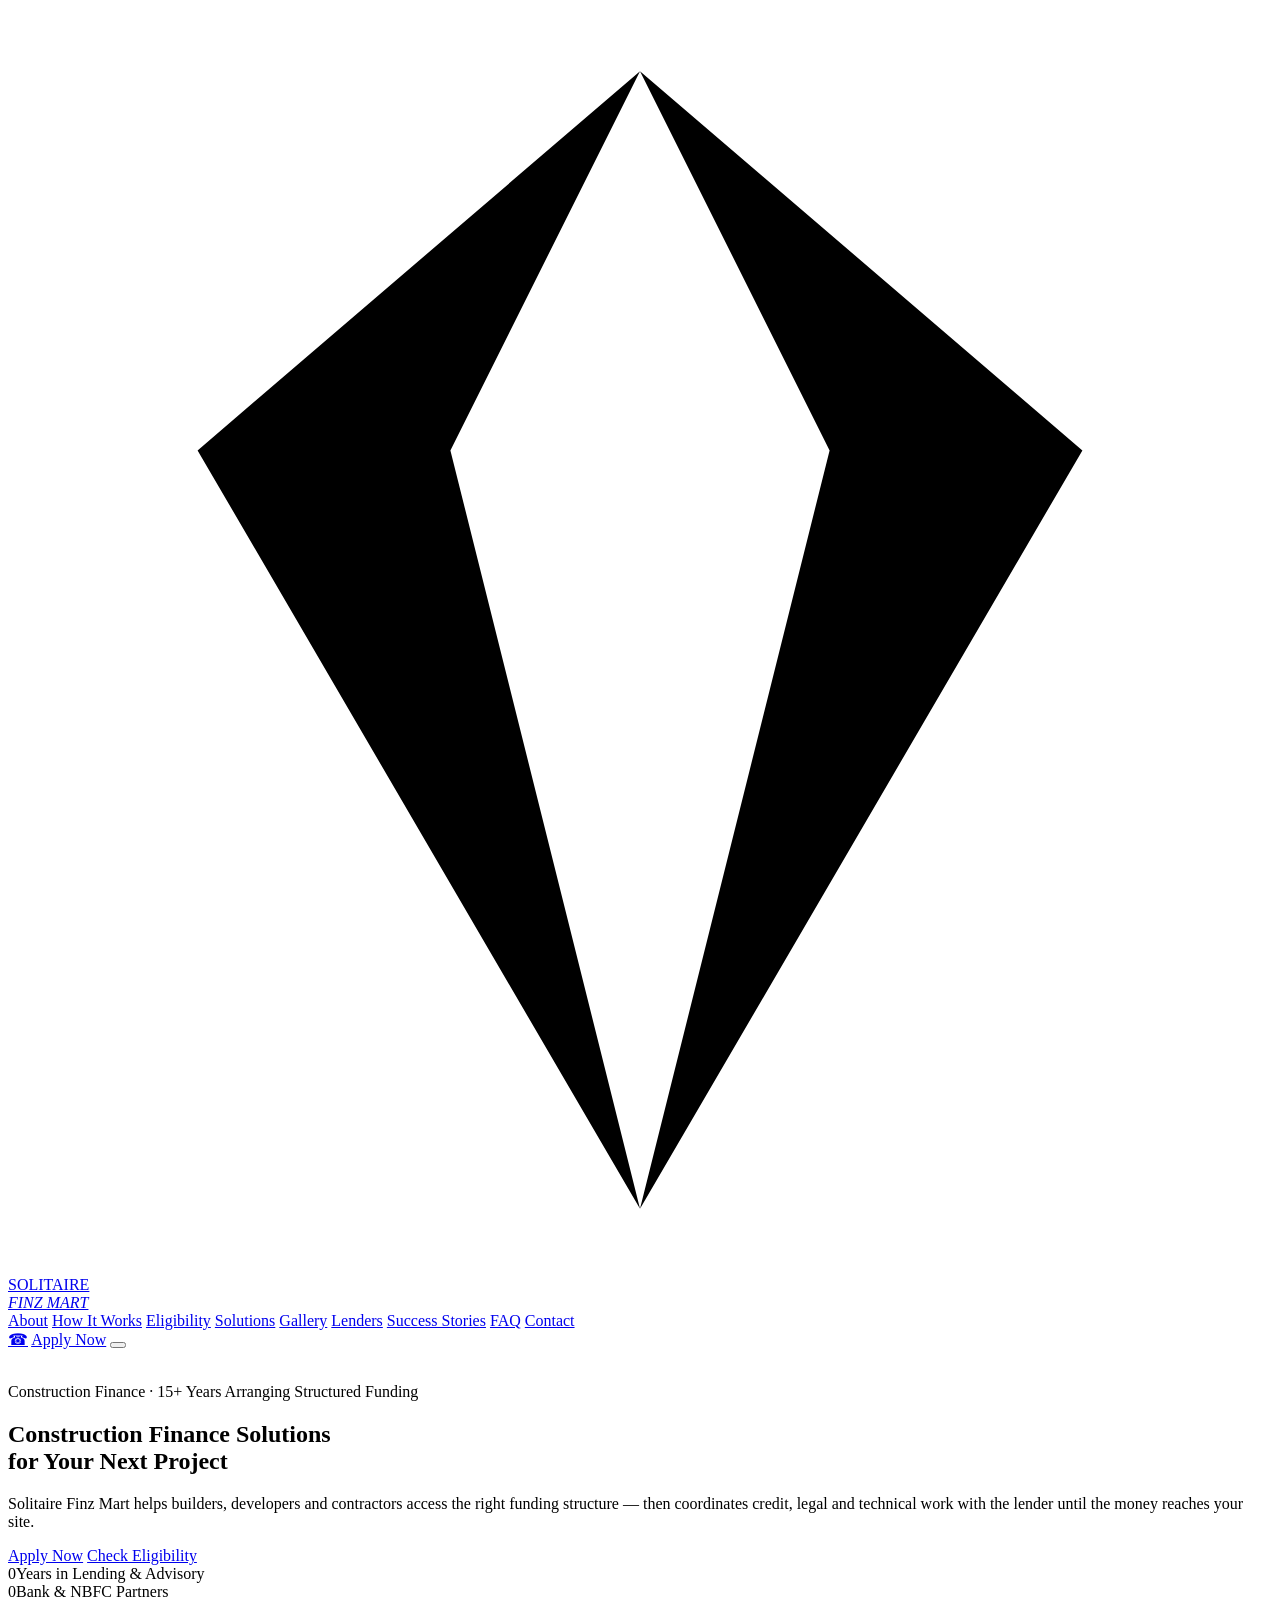
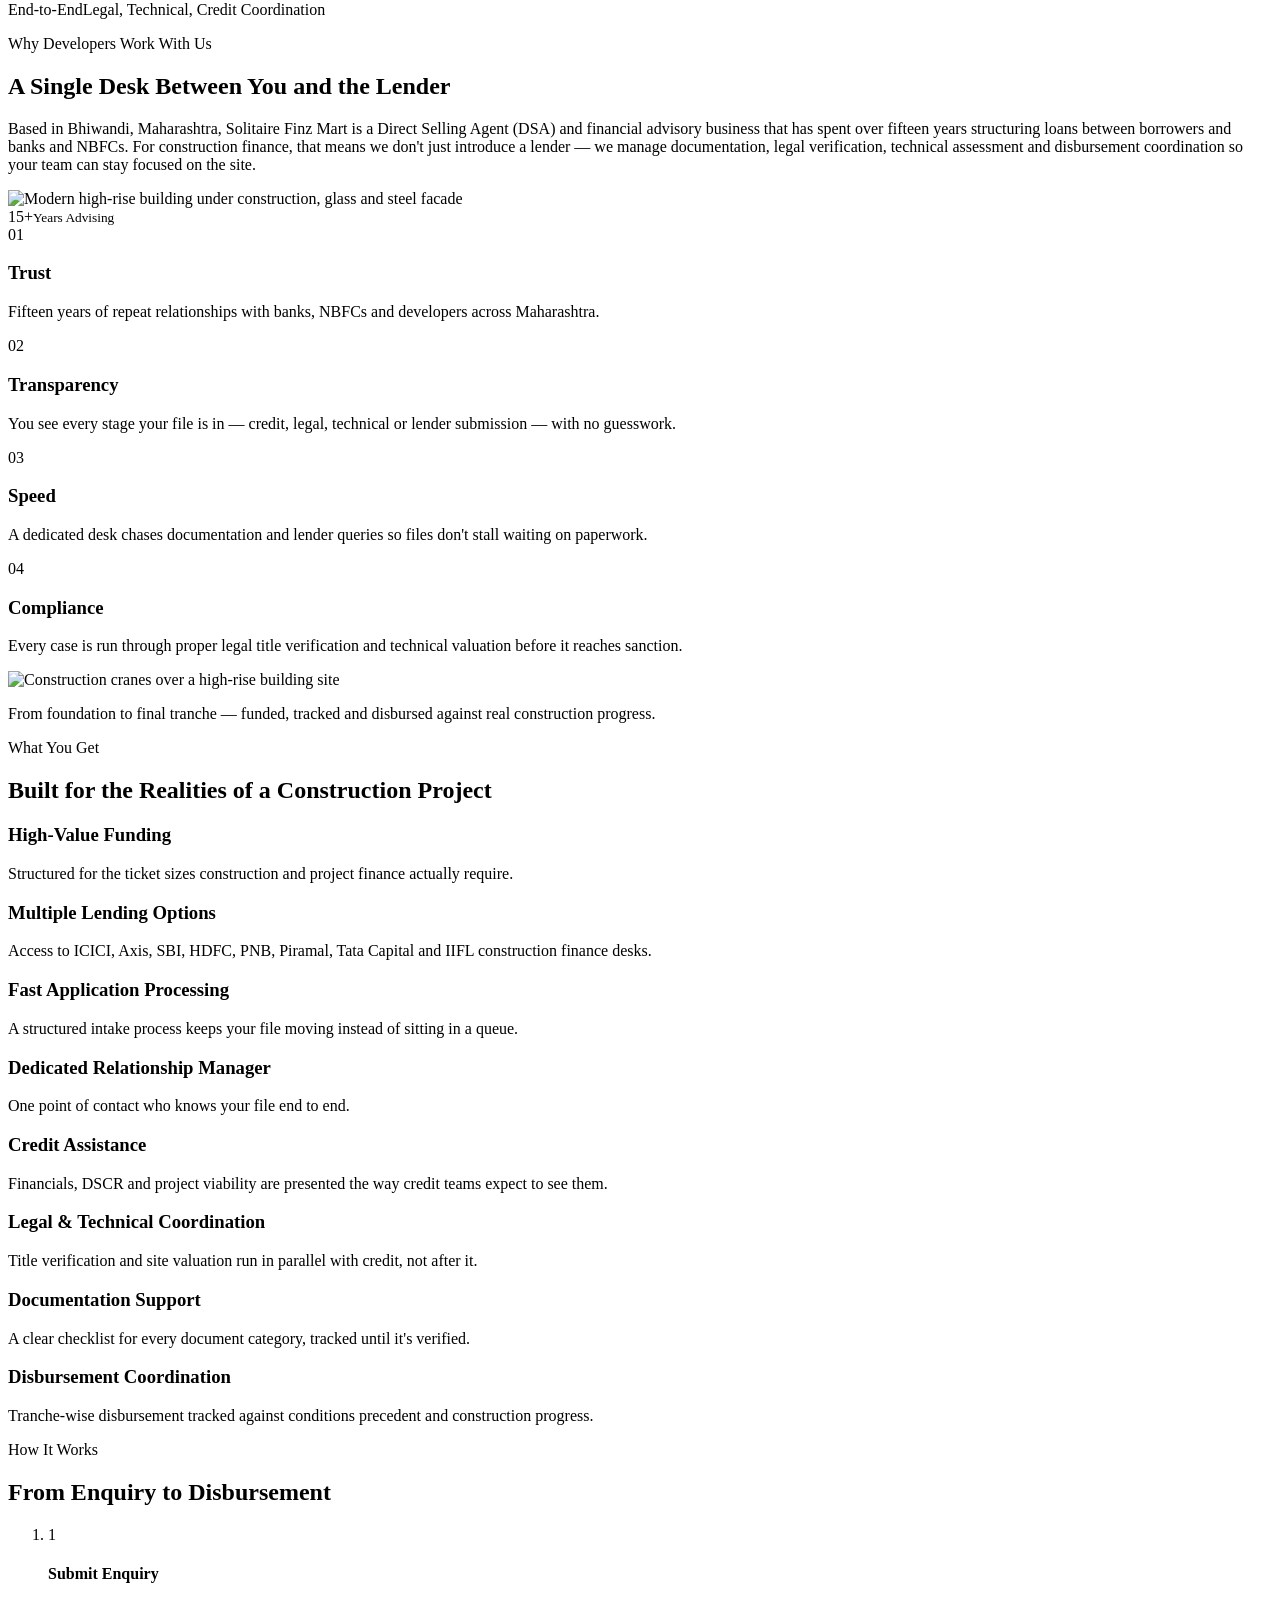
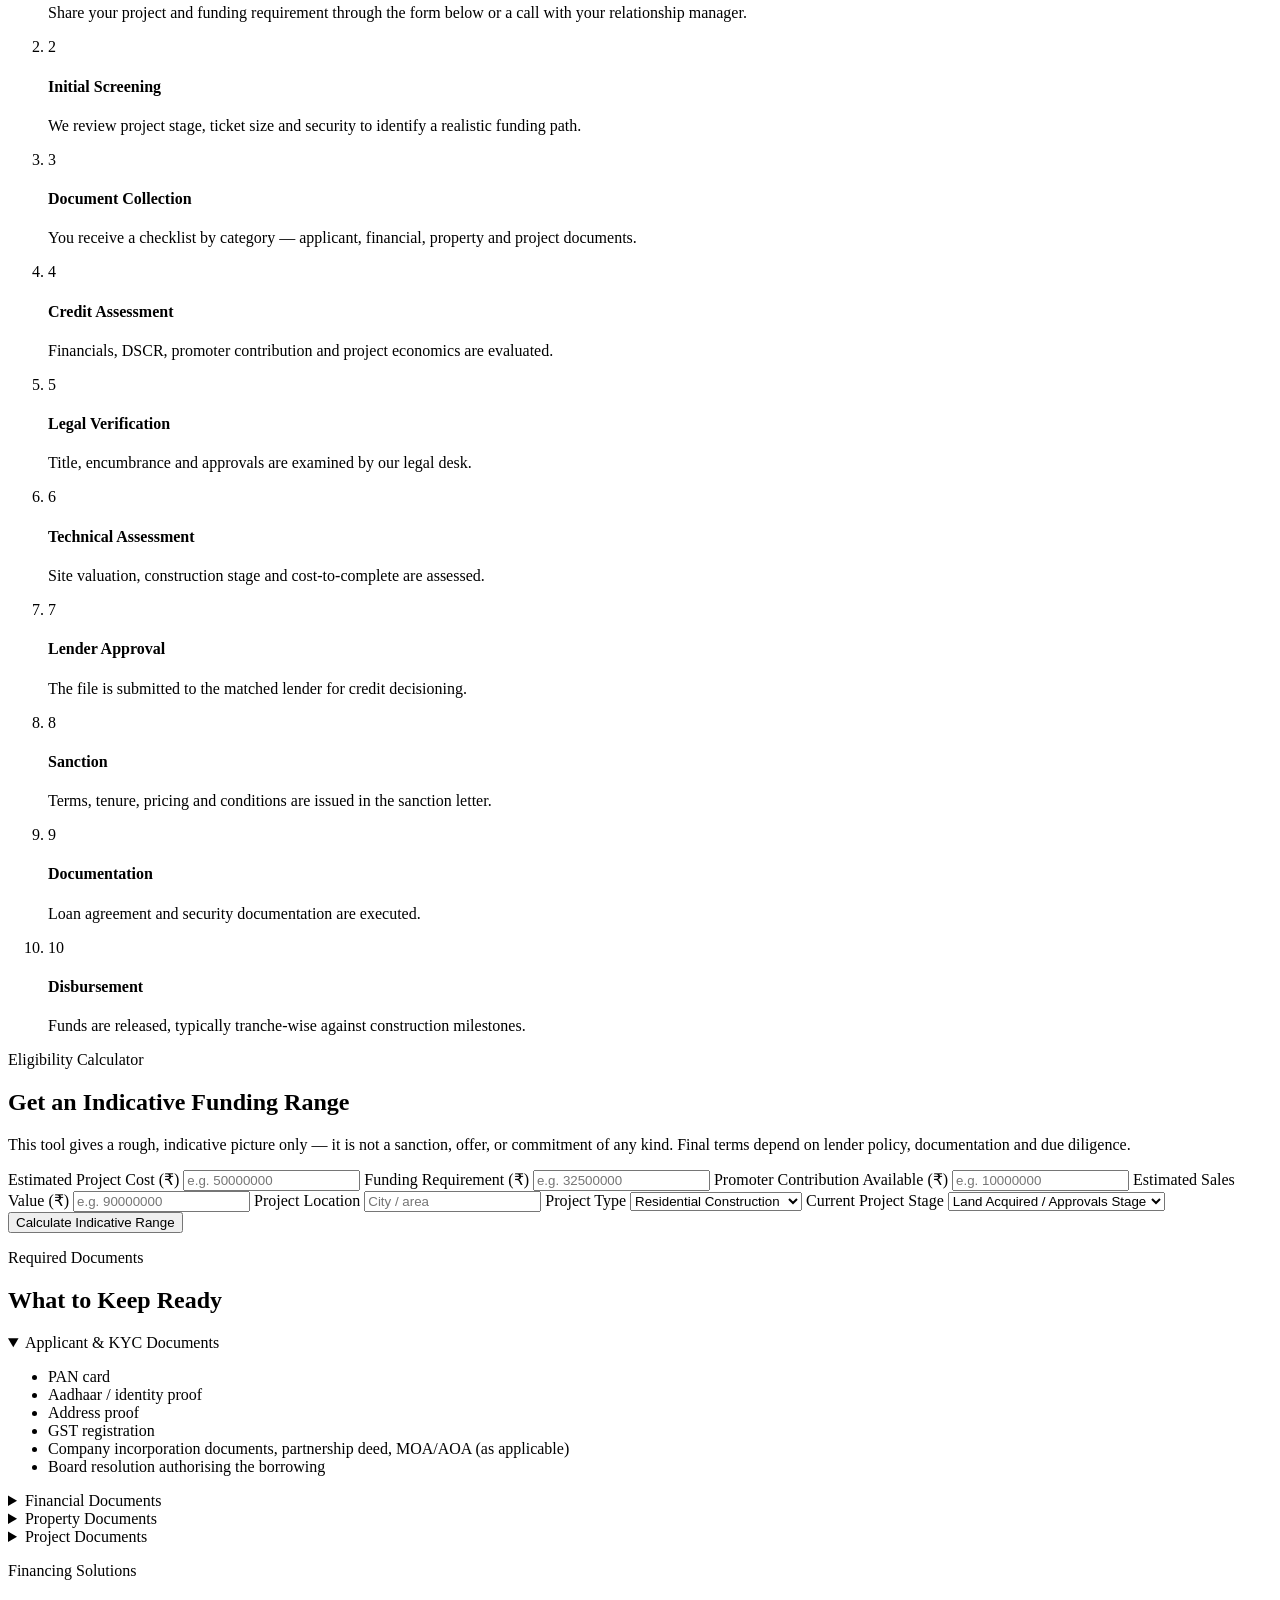
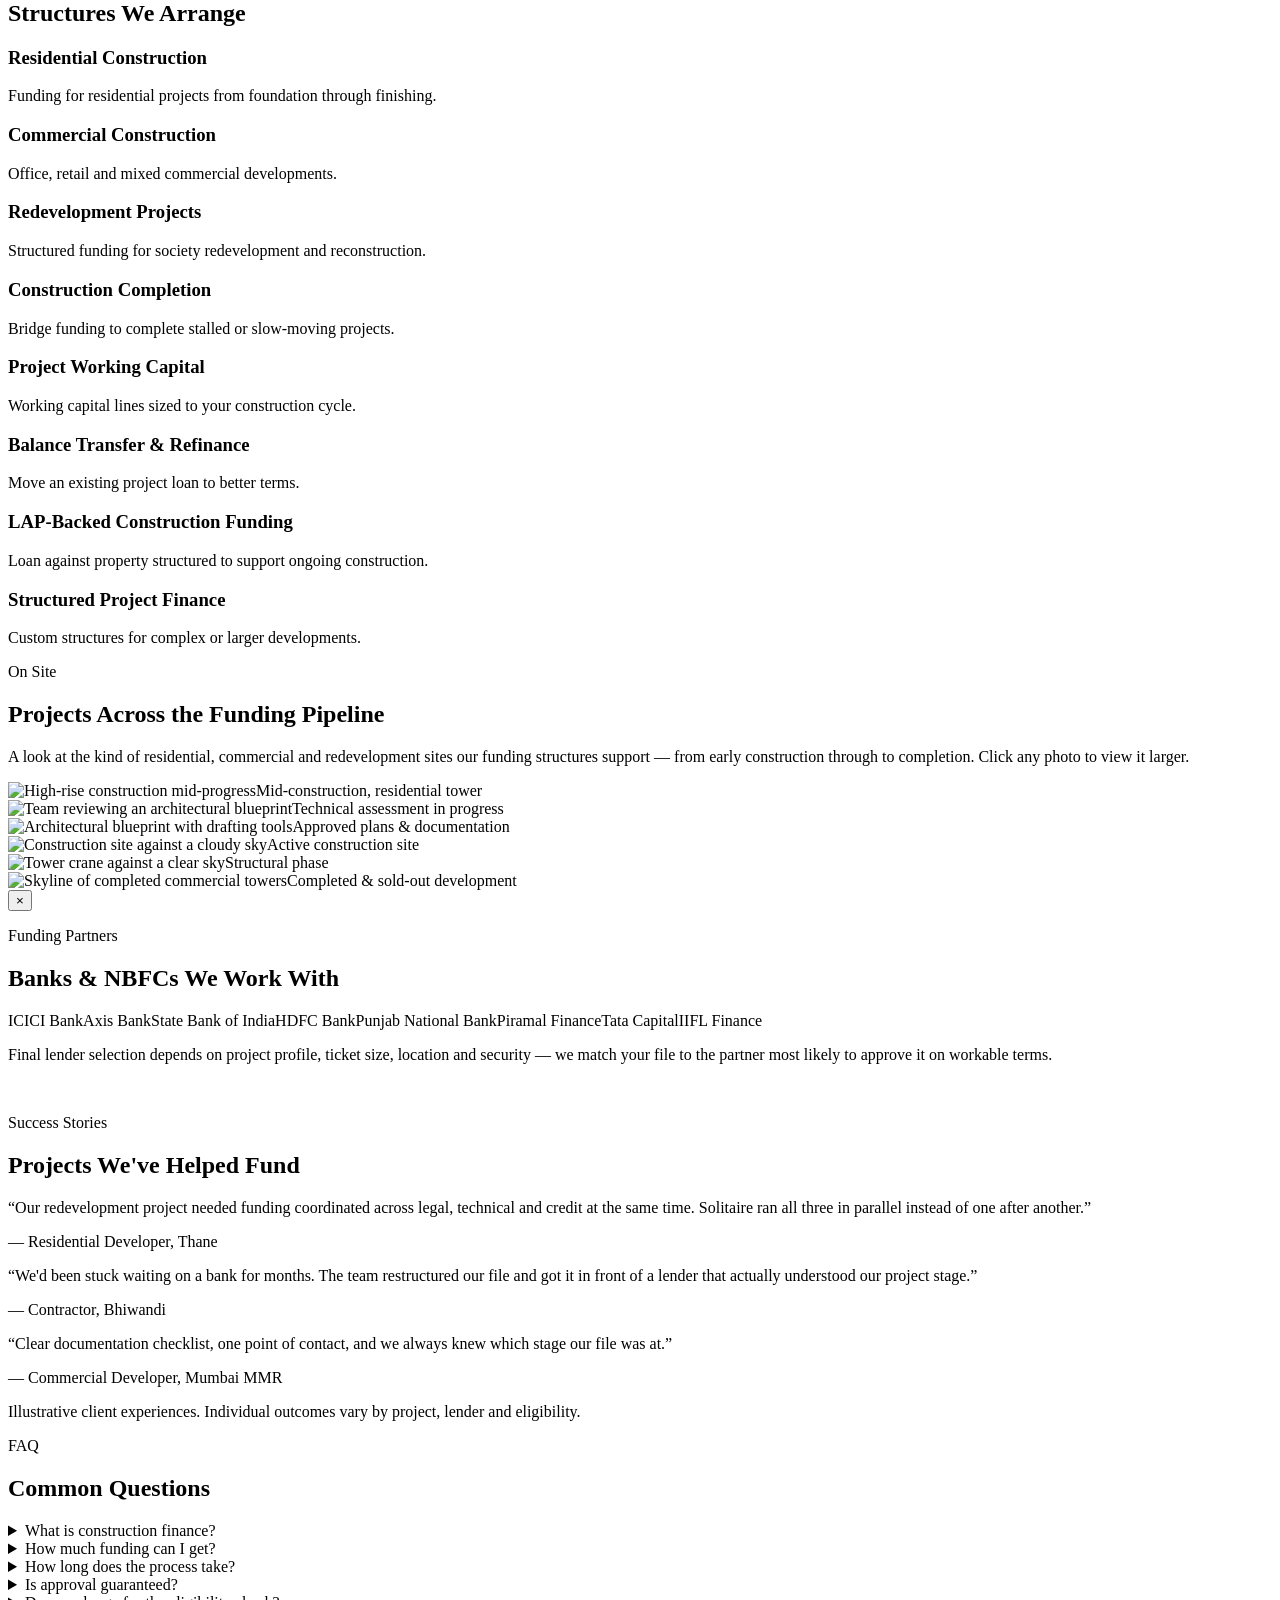
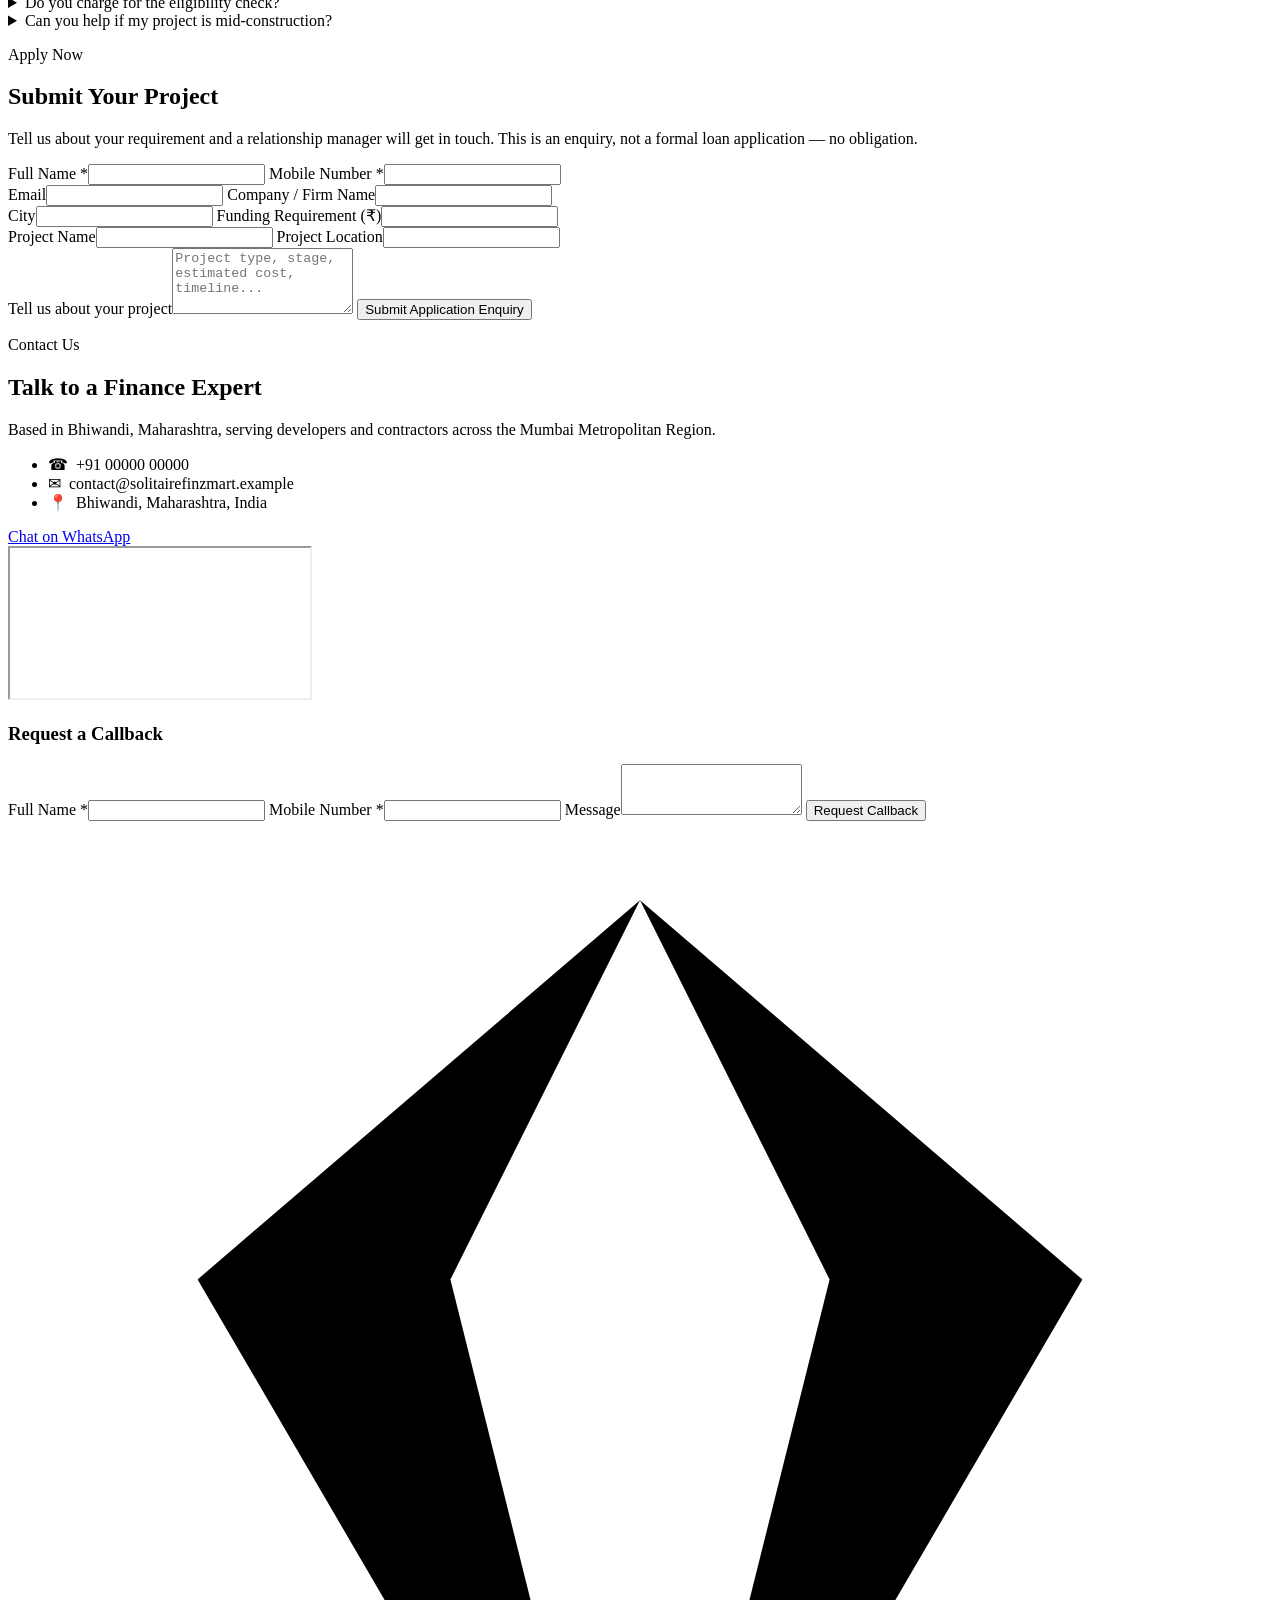
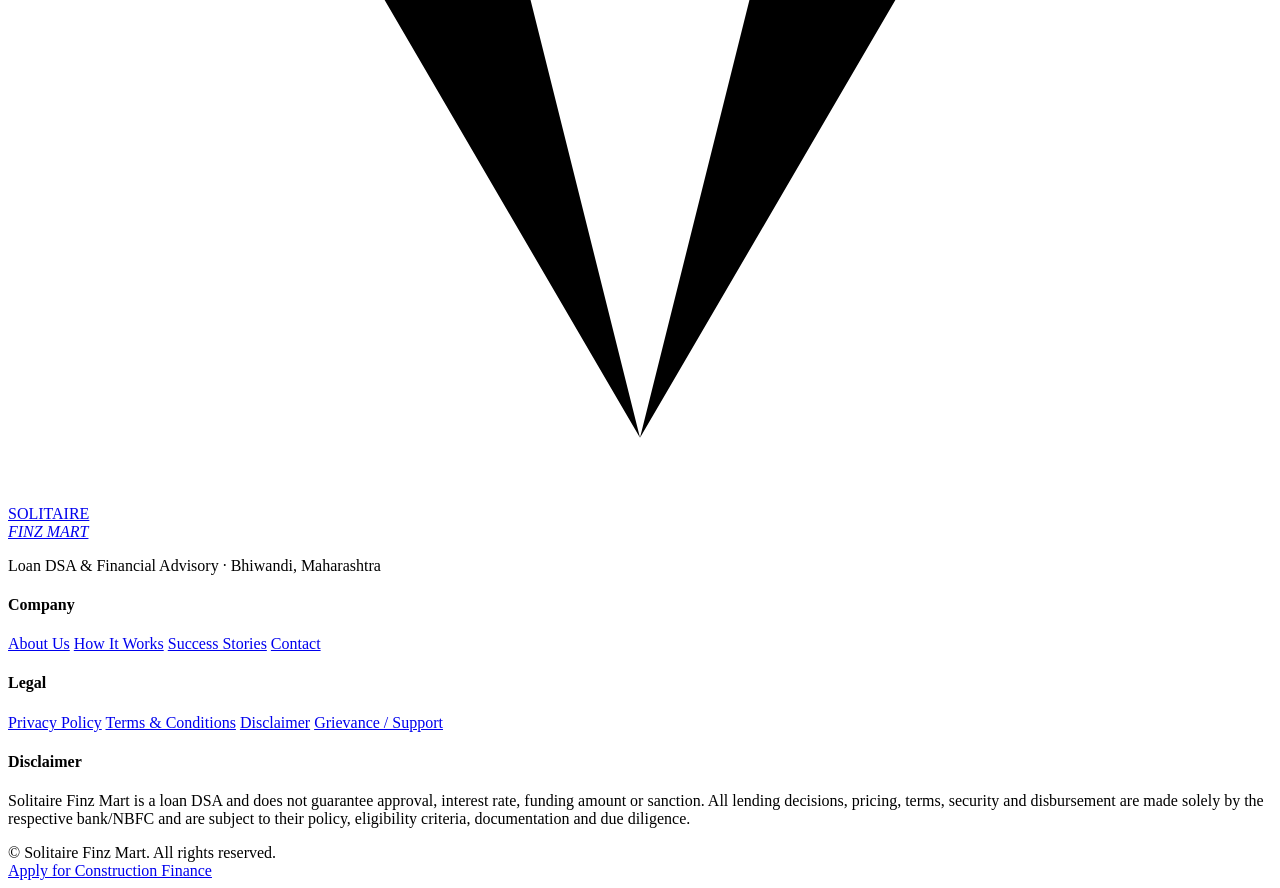
==== index.html @ 799012d9 "Add files via upload" ====
<!DOCTYPE html>
<html lang="en">
<head>
<meta charset="UTF-8">
<meta name="viewport" content="width=device-width, initial-scale=1.0">
<title>Construction Finance | Solitaire Finz Mart — Structured Funding for Builders &amp; Developers</title>
<meta name="description" content="Solitaire Finz Mart arranges construction finance for builders, developers and contractors across ICICI, Axis, SBI, HDFC, PNB, Piramal, Tata Capital and IIFL — with legal, technical and credit coordination handled end to end.">
<meta property="og:title" content="Construction Finance — Solitaire Finz Mart">
<meta property="og:description" content="Structured construction funding for builders and developers, from enquiry to disbursement.">
<meta property="og:type" content="website">
<link rel="icon" href="data:image/svg+xml,<svg xmlns=%22http://www.w3.org/2000/svg%22 viewBox=%220 0 100 100%22><text y=%22.9em%22 font-size=%2290%22>♦</text></svg>">
<link rel="preconnect" href="https://fonts.googleapis.com">
<link href="https://fonts.googleapis.com/css2?family=Cinzel:wght@500;600;700&family=Cormorant+Garamond:ital,wght@0,400;0,500;0,600;1,400&display=swap" rel="stylesheet">
<link rel="stylesheet" href="assets/style.css">
</head>
<body>

<!-- ================= NAV ================= -->
<header class="site-header" id="top">
  <div class="wrap header-inner">
    <a href="#top" class="brand">
      <svg class="brand-mark" viewBox="0 0 40 40" aria-hidden="true"><path d="M20 2 L34 14 L20 38 L6 14 Z M6 14 L34 14 M20 2 L14 14 L20 38 L26 14 L20 2" /></svg>
      <span class="brand-text">SOLITAIRE<br><em>FINZ MART</em></span>
    </a>
    <nav class="main-nav" id="mainNav">
      <a href="#about">About</a>
      <a href="#process">How It Works</a>
      <a href="#eligibility">Eligibility</a>
      <a href="#solutions">Solutions</a>
      <a href="#gallery">Gallery</a>
      <a href="#lenders">Lenders</a>
      <a href="#stories">Success Stories</a>
      <a href="#faq">FAQ</a>
      <a href="#contact">Contact</a>
    </nav>
    <div class="header-cta">
      <a href="tel:+910000000000" class="icon-link" aria-label="Call">☎</a>
      <a href="#apply" class="btn btn-gold">Apply Now</a>
      <button class="nav-toggle" id="navToggle" aria-label="Menu" aria-expanded="false"><span></span><span></span><span></span></button>
    </div>
  </div>
</header>

<!-- ================= HERO ================= -->
<section class="hero">
  <div class="hero-media" aria-hidden="true">
    <img src="https://images.pexels.com/photos/32132512/pexels-photo-32132512/free-photo-of-industrial-construction-site-at-sunset.jpeg?auto=compress&cs=tinysrgb&w=1920"
         alt="" loading="eager">
  </div>
  <div class="hero-facets" aria-hidden="true"></div>
  <div class="wrap hero-inner">
    <p class="eyebrow">Construction Finance · 15+ Years Arranging Structured Funding</p>
    <h1>Construction Finance Solutions<br>for Your Next Project</h1>
    <p class="hero-sub">Solitaire Finz Mart helps builders, developers and contractors access the right funding structure — then coordinates credit, legal and technical work with the lender until the money reaches your site.</p>
    <div class="hero-actions">
      <a href="#apply" class="btn btn-gold btn-lg">Apply Now</a>
      <a href="#eligibility" class="btn btn-ghost btn-lg">Check Eligibility</a>
    </div>
    <div class="hero-stats">
      <div><span data-counter="15" data-suffix="+">0</span>Years in Lending &amp; Advisory</div>
      <div><span data-counter="8">0</span>Bank &amp; NBFC Partners</div>
      <div><span>End-to-End</span>Legal, Technical, Credit Coordination</div>
    </div>
  </div>
</section>

<!-- ================= ABOUT / TRUST ================= -->
<section class="section" id="about">
  <div class="wrap">
    <div class="about-split">
      <div class="about-copy reveal">
        <p class="eyebrow">Why Developers Work With Us</p>
        <h2>A Single Desk Between You and the Lender</h2>
        <p class="section-lede">Based in Bhiwandi, Maharashtra, Solitaire Finz Mart is a Direct Selling Agent (DSA) and financial advisory business that has spent over fifteen years structuring loans between borrowers and banks and NBFCs. For construction finance, that means we don't just introduce a lender — we manage documentation, legal verification, technical assessment and disbursement coordination so your team can stay focused on the site.</p>
      </div>
      <div class="about-photo reveal">
        <div class="frame">
          <img src="https://images.pexels.com/photos/12979532/pexels-photo-12979532.jpeg?auto=compress&cs=tinysrgb&w=1000"
               alt="Modern high-rise building under construction, glass and steel facade" loading="lazy">
        </div>
        <div class="about-badge"><span>15+</span><small>Years Advising</small></div>
      </div>
    </div>
    <div class="pillar-grid reveal-group">
      <div class="pillar reveal-item" style="--i:0"><span class="pillar-num">01</span><h3>Trust</h3><p>Fifteen years of repeat relationships with banks, NBFCs and developers across Maharashtra.</p></div>
      <div class="pillar reveal-item" style="--i:1"><span class="pillar-num">02</span><h3>Transparency</h3><p>You see every stage your file is in — credit, legal, technical or lender submission — with no guesswork.</p></div>
      <div class="pillar reveal-item" style="--i:2"><span class="pillar-num">03</span><h3>Speed</h3><p>A dedicated desk chases documentation and lender queries so files don't stall waiting on paperwork.</p></div>
      <div class="pillar reveal-item" style="--i:3"><span class="pillar-num">04</span><h3>Compliance</h3><p>Every case is run through proper legal title verification and technical valuation before it reaches sanction.</p></div>
    </div>
  </div>
</section>

<!-- ================= PHOTO BAND ================= -->
<div class="photo-band reveal">
  <img src="https://images.pexels.com/photos/17393371/pexels-photo-17393371/free-photo-of-construction-cranes-over-building.jpeg?auto=compress&cs=tinysrgb&w=1600"
       alt="Construction cranes over a high-rise building site" loading="lazy">
  <div class="photo-band-caption"><p>From foundation to final tranche — funded, tracked and disbursed against real construction progress.</p></div>
</div>

<!-- ================= BENEFITS ================= -->
<section class="section alt">
  <div class="wrap">
    <p class="eyebrow center">What You Get</p>
    <h2 class="center">Built for the Realities of a Construction Project</h2>
    <div class="benefit-grid reveal-group">
      <div class="benefit-card reveal-item" style="--i:0"><h3>High-Value Funding</h3><p>Structured for the ticket sizes construction and project finance actually require.</p></div>
      <div class="benefit-card reveal-item" style="--i:1"><h3>Multiple Lending Options</h3><p>Access to ICICI, Axis, SBI, HDFC, PNB, Piramal, Tata Capital and IIFL construction finance desks.</p></div>
      <div class="benefit-card reveal-item" style="--i:2"><h3>Fast Application Processing</h3><p>A structured intake process keeps your file moving instead of sitting in a queue.</p></div>
      <div class="benefit-card reveal-item" style="--i:3"><h3>Dedicated Relationship Manager</h3><p>One point of contact who knows your file end to end.</p></div>
      <div class="benefit-card reveal-item" style="--i:4"><h3>Credit Assistance</h3><p>Financials, DSCR and project viability are presented the way credit teams expect to see them.</p></div>
      <div class="benefit-card reveal-item" style="--i:5"><h3>Legal &amp; Technical Coordination</h3><p>Title verification and site valuation run in parallel with credit, not after it.</p></div>
      <div class="benefit-card reveal-item" style="--i:6"><h3>Documentation Support</h3><p>A clear checklist for every document category, tracked until it's verified.</p></div>
      <div class="benefit-card reveal-item" style="--i:7"><h3>Disbursement Coordination</h3><p>Tranche-wise disbursement tracked against conditions precedent and construction progress.</p></div>
    </div>
  </div>
</section>

<!-- ================= PROCESS ================= -->
<section class="section" id="process">
  <div class="wrap reveal">
    <p class="eyebrow center">How It Works</p>
    <h2 class="center">From Enquiry to Disbursement</h2>
    <ol class="process-list">
      <li><span>1</span><div><h4>Submit Enquiry</h4><p>Share your project and funding requirement through the form below or a call with your relationship manager.</p></div></li>
      <li><span>2</span><div><h4>Initial Screening</h4><p>We review project stage, ticket size and security to identify a realistic funding path.</p></div></li>
      <li><span>3</span><div><h4>Document Collection</h4><p>You receive a checklist by category — applicant, financial, property and project documents.</p></div></li>
      <li><span>4</span><div><h4>Credit Assessment</h4><p>Financials, DSCR, promoter contribution and project economics are evaluated.</p></div></li>
      <li><span>5</span><div><h4>Legal Verification</h4><p>Title, encumbrance and approvals are examined by our legal desk.</p></div></li>
      <li><span>6</span><div><h4>Technical Assessment</h4><p>Site valuation, construction stage and cost-to-complete are assessed.</p></div></li>
      <li><span>7</span><div><h4>Lender Approval</h4><p>The file is submitted to the matched lender for credit decisioning.</p></div></li>
      <li><span>8</span><div><h4>Sanction</h4><p>Terms, tenure, pricing and conditions are issued in the sanction letter.</p></div></li>
      <li><span>9</span><div><h4>Documentation</h4><p>Loan agreement and security documentation are executed.</p></div></li>
      <li><span>10</span><div><h4>Disbursement</h4><p>Funds are released, typically tranche-wise against construction milestones.</p></div></li>
    </ol>
  </div>
</section>

<!-- ================= ELIGIBILITY CALCULATOR ================= -->
<section class="section alt" id="eligibility">
  <div class="wrap reveal">
    <p class="eyebrow center">Eligibility Calculator</p>
    <h2 class="center">Get an Indicative Funding Range</h2>
    <p class="section-lede center">This tool gives a rough, indicative picture only — it is not a sanction, offer, or commitment of any kind. Final terms depend on lender policy, documentation and due diligence.</p>

    <div class="calc-card">
      <form id="eligibilityForm" class="calc-grid">
        <label>Estimated Project Cost (₹)
          <input type="number" name="projectCost" min="0" step="100000" required placeholder="e.g. 50000000">
        </label>
        <label>Funding Requirement (₹)
          <input type="number" name="fundingRequirement" min="0" step="100000" required placeholder="e.g. 32500000">
        </label>
        <label>Promoter Contribution Available (₹)
          <input type="number" name="promoterContribution" min="0" step="100000" placeholder="e.g. 10000000">
        </label>
        <label>Estimated Sales Value (₹)
          <input type="number" name="salesValue" min="0" step="100000" placeholder="e.g. 90000000">
        </label>
        <label>Project Location
          <input type="text" name="location" placeholder="City / area">
        </label>
        <label>Project Type
          <select name="projectType">
            <option value="Residential">Residential Construction</option>
            <option value="Commercial">Commercial Construction</option>
            <option value="Mixed-use">Mixed-Use Project</option>
            <option value="Redevelopment">Redevelopment Project</option>
            <option value="Completion">Construction Completion</option>
          </select>
        </label>
        <label>Current Project Stage
          <select name="stage">
            <option value="Land / Approvals">Land Acquired / Approvals Stage</option>
            <option value="Early Construction">Early Construction (0–30%)</option>
            <option value="Mid Construction">Mid Construction (30–70%)</option>
            <option value="Near Completion">Near Completion (70%+)</option>
          </select>
        </label>
        <button type="submit" class="btn btn-gold calc-submit">Calculate Indicative Range</button>
      </form>

      <div class="calc-result" id="calcResult" hidden>
        <div class="calc-result-grid">
          <div><span class="result-label">Indicative Funding Range</span><span class="result-value" id="resFundingRange">—</span></div>
          <div><span class="result-label">Indicative LTV</span><span class="result-value" id="resLtv">—</span></div>
          <div><span class="result-label">Estimated Promoter Contribution</span><span class="result-value" id="resPromoter">—</span></div>
        </div>
        <p class="result-note" id="resNextStep"></p>
        <p class="result-disclaimer">Indicative only — not a sanction, offer or commitment. Actual eligibility, pricing and security requirements are subject to lender policy and due diligence.</p>
        <button class="btn btn-ghost" id="calcApplyBtn" type="button">Talk to a Finance Expert About This →</button>
      </div>
    </div>
  </div>
</section>

<!-- ================= REQUIRED DOCUMENTS ================= -->
<section class="section" id="documents">
  <div class="wrap reveal">
    <p class="eyebrow center">Required Documents</p>
    <h2 class="center">What to Keep Ready</h2>
    <div class="doc-accordion" id="docAccordion">
      <details open>
        <summary>Applicant &amp; KYC Documents</summary>
        <ul><li>PAN card</li><li>Aadhaar / identity proof</li><li>Address proof</li><li>GST registration</li><li>Company incorporation documents, partnership deed, MOA/AOA (as applicable)</li><li>Board resolution authorising the borrowing</li></ul>
      </details>
      <details>
        <summary>Financial Documents</summary>
        <ul><li>Income Tax Returns (last 3 years)</li><li>Audited balance sheet &amp; P&amp;L</li><li>Bank statements (last 12 months)</li><li>GST returns</li><li>Existing loan statements</li><li>CMA data / financial projections</li></ul>
      </details>
      <details>
        <summary>Property Documents</summary>
        <ul><li>Title deed / sale deed</li><li>Property card / 7-12 extract</li><li>Mutation records</li><li>Search &amp; encumbrance report</li></ul>
      </details>
      <details>
        <summary>Project Documents</summary>
        <ul><li>Approved building plans</li><li>Commencement certificate</li><li>RERA registration</li><li>Architect's cost certificate</li><li>Construction schedule &amp; sales report</li></ul>
      </details>
    </div>
  </div>
</section>

<!-- ================= FINANCING SOLUTIONS ================= -->
<section class="section alt" id="solutions">
  <div class="wrap">
    <p class="eyebrow center">Financing Solutions</p>
    <h2 class="center">Structures We Arrange</h2>
    <div class="solutions-grid reveal-group">
      <div class="solution-card reveal-item" style="--i:0"><h3>Residential Construction</h3><p>Funding for residential projects from foundation through finishing.</p></div>
      <div class="solution-card reveal-item" style="--i:1"><h3>Commercial Construction</h3><p>Office, retail and mixed commercial developments.</p></div>
      <div class="solution-card reveal-item" style="--i:2"><h3>Redevelopment Projects</h3><p>Structured funding for society redevelopment and reconstruction.</p></div>
      <div class="solution-card reveal-item" style="--i:3"><h3>Construction Completion</h3><p>Bridge funding to complete stalled or slow-moving projects.</p></div>
      <div class="solution-card reveal-item" style="--i:4"><h3>Project Working Capital</h3><p>Working capital lines sized to your construction cycle.</p></div>
      <div class="solution-card reveal-item" style="--i:5"><h3>Balance Transfer &amp; Refinance</h3><p>Move an existing project loan to better terms.</p></div>
      <div class="solution-card reveal-item" style="--i:6"><h3>LAP-Backed Construction Funding</h3><p>Loan against property structured to support ongoing construction.</p></div>
      <div class="solution-card reveal-item" style="--i:7"><h3>Structured Project Finance</h3><p>Custom structures for complex or larger developments.</p></div>
    </div>
  </div>
</section>

<!-- ================= GALLERY ================= -->
<section class="section" id="gallery">
  <div class="wrap reveal">
    <p class="eyebrow center">On Site</p>
    <h2 class="center">Projects Across the Funding Pipeline</h2>
    <p class="section-lede center">A look at the kind of residential, commercial and redevelopment sites our funding structures support — from early construction through to completion. Click any photo to view it larger.</p>
    <div class="gallery-grid" id="galleryGrid">
      <div class="gallery-item"><img src="https://images.pexels.com/photos/33762932/pexels-photo-33762932/free-photo-of-modern-building-construction-in-bratislava.jpeg?auto=compress&cs=tinysrgb&w=1200" alt="High-rise construction mid-progress" loading="lazy"><span class="gallery-cap">Mid-construction, residential tower</span></div>
      <div class="gallery-item"><img src="https://images.pexels.com/photos/8469981/pexels-photo-8469981.jpeg?auto=compress&cs=tinysrgb&w=900" alt="Team reviewing an architectural blueprint" loading="lazy"><span class="gallery-cap">Technical assessment in progress</span></div>
      <div class="gallery-item"><img src="https://images.pexels.com/photos/268362/pexels-photo-268362.jpeg?auto=compress&cs=tinysrgb&w=900" alt="Architectural blueprint with drafting tools" loading="lazy"><span class="gallery-cap">Approved plans &amp; documentation</span></div>
      <div class="gallery-item"><img src="https://images.pexels.com/photos/7108778/pexels-photo-7108778.jpeg?auto=compress&cs=tinysrgb&w=900" alt="Construction site against a cloudy sky" loading="lazy"><span class="gallery-cap">Active construction site</span></div>
      <div class="gallery-item"><img src="https://images.pexels.com/photos/20993117/pexels-photo-20993117/free-photo-of-photo-of-a-building-under-construction-in-a-city.jpeg?auto=compress&cs=tinysrgb&w=900" alt="Tower crane against a clear sky" loading="lazy"><span class="gallery-cap">Structural phase</span></div>
      <div class="gallery-item"><img src="https://images.pexels.com/photos/1431446/pexels-photo-1431446.jpeg?auto=compress&cs=tinysrgb&w=900" alt="Skyline of completed commercial towers" loading="lazy"><span class="gallery-cap">Completed &amp; sold-out development</span></div>
    </div>
  </div>
</section>

<div class="lightbox" id="lightbox">
  <button class="lightbox-close" id="lightboxClose" aria-label="Close">×</button>
  <img id="lightboxImg" src="" alt="">
</div>

<!-- ================= LENDERS ================= -->
<section class="section" id="lenders">
  <div class="wrap">
    <p class="eyebrow center">Funding Partners</p>
    <h2 class="center">Banks &amp; NBFCs We Work With</h2>
    <div class="lender-strip">
      <span>ICICI Bank</span><span>Axis Bank</span><span>State Bank of India</span><span>HDFC Bank</span><span>Punjab National Bank</span><span>Piramal Finance</span><span>Tata Capital</span><span>IIFL Finance</span>
    </div>
    <p class="section-lede center small">Final lender selection depends on project profile, ticket size, location and security — we match your file to the partner most likely to approve it on workable terms.</p>
  </div>
</section>

<!-- ================= SUCCESS STORIES ================= -->
<section class="section alt stories-wrap" id="stories">
  <div class="stories-bg" aria-hidden="true">
    <img src="https://images.pexels.com/photos/4824046/pexels-photo-4824046.jpeg?auto=compress&cs=tinysrgb&w=1600" alt="" loading="lazy">
  </div>
  <div class="wrap">
    <p class="eyebrow center">Success Stories</p>
    <h2 class="center">Projects We've Helped Fund</h2>
    <div class="story-grid reveal-group">
      <div class="story-card reveal-item" style="--i:0"><p>&ldquo;Our redevelopment project needed funding coordinated across legal, technical and credit at the same time. Solitaire ran all three in parallel instead of one after another.&rdquo;</p><span>— Residential Developer, Thane</span></div>
      <div class="story-card reveal-item" style="--i:1"><p>&ldquo;We'd been stuck waiting on a bank for months. The team restructured our file and got it in front of a lender that actually understood our project stage.&rdquo;</p><span>— Contractor, Bhiwandi</span></div>
      <div class="story-card reveal-item" style="--i:2"><p>&ldquo;Clear documentation checklist, one point of contact, and we always knew which stage our file was at.&rdquo;</p><span>— Commercial Developer, Mumbai MMR</span></div>
    </div>
    <p class="result-disclaimer center">Illustrative client experiences. Individual outcomes vary by project, lender and eligibility.</p>
  </div>
</section>

<!-- ================= FAQ ================= -->
<section class="section" id="faq">
  <div class="wrap wrap-narrow reveal">
    <p class="eyebrow center">FAQ</p>
    <h2 class="center">Common Questions</h2>
    <div class="faq-list">
      <details><summary>What is construction finance?</summary><p>Construction finance is funding provided to builders, developers and contractors to construct a residential, commercial or mixed-use project, typically released in tranches as construction progresses.</p></details>
      <details><summary>How much funding can I get?</summary><p>It depends on project cost, security, promoter contribution, project stage and lender policy. Use the eligibility calculator above for an indicative range, or apply for a proper assessment.</p></details>
      <details><summary>How long does the process take?</summary><p>Timelines vary by lender and case complexity, but a well-documented file moves faster through credit, legal and technical stages. Your relationship manager will give you a realistic estimate for your specific case.</p></details>
      <details><summary>Is approval guaranteed?</summary><p>No. Final approval, pricing, terms, security and disbursement are always subject to the lender's policy, eligibility criteria, documentation and due diligence.</p></details>
      <details><summary>Do you charge for the eligibility check?</summary><p>No, the initial eligibility discussion and calculator are free.</p></details>
      <details><summary>Can you help if my project is mid-construction?</summary><p>Yes — construction completion funding and balance transfer/refinance are common requests and part of our regular solution set.</p></details>
    </div>
  </div>
</section>

<!-- ================= APPLY / LEAD FORM ================= -->
<section class="section alt" id="apply">
  <div class="wrap wrap-narrow reveal">
    <p class="eyebrow center">Apply Now</p>
    <h2 class="center">Submit Your Project</h2>
    <p class="section-lede center">Tell us about your requirement and a relationship manager will get in touch. This is an enquiry, not a formal loan application — no obligation.</p>

    <form id="applyForm" class="apply-form">
      <div class="form-row">
        <label>Full Name *<input type="text" name="full_name" required></label>
        <label>Mobile Number *<input type="tel" name="mobile" required pattern="[0-9+ ]{7,15}"></label>
      </div>
      <div class="form-row">
        <label>Email<input type="email" name="email"></label>
        <label>Company / Firm Name<input type="text" name="company_name"></label>
      </div>
      <div class="form-row">
        <label>City<input type="text" name="city"></label>
        <label>Funding Requirement (₹)<input type="number" name="funding_requirement" min="0" step="100000"></label>
      </div>
      <div class="form-row">
        <label>Project Name<input type="text" name="project_name"></label>
        <label>Project Location<input type="text" name="project_location"></label>
      </div>
      <label class="full">Tell us about your project<textarea name="message" rows="4" placeholder="Project type, stage, estimated cost, timeline..."></textarea></label>
      <input type="hidden" name="enquiry_type" value="apply_now">
      <button type="submit" class="btn btn-gold btn-lg">Submit Application Enquiry</button>
      <p class="form-status" id="applyStatus" role="status"></p>
    </form>
  </div>
</section>

<!-- ================= CONTACT ================= -->
<section class="section" id="contact">
  <div class="wrap contact-grid">
    <div>
      <p class="eyebrow">Contact Us</p>
      <h2>Talk to a Finance Expert</h2>
      <p class="section-lede">Based in Bhiwandi, Maharashtra, serving developers and contractors across the Mumbai Metropolitan Region.</p>
      <ul class="contact-list">
        <li>☎ &nbsp;+91 00000 00000</li>
        <li>✉ &nbsp;contact@solitairefinzmart.example</li>
        <li>📍&nbsp; Bhiwandi, Maharashtra, India</li>
      </ul>
      <a class="btn btn-ghost" href="https://wa.me/910000000000" target="_blank" rel="noopener">Chat on WhatsApp</a>
      <div class="contact-map">
        <iframe src="https://maps.google.com/maps?q=Bhiwandi%2C%20Maharashtra&t=&z=12&ie=UTF8&iwloc=&output=embed" loading="lazy" referrerpolicy="no-referrer-when-downgrade" title="Solitaire Finz Mart location — Bhiwandi, Maharashtra"></iframe>
      </div>
    </div>
    <form id="callbackForm" class="callback-form">
      <h3>Request a Callback</h3>
      <label>Full Name *<input type="text" name="full_name" required></label>
      <label>Mobile Number *<input type="tel" name="mobile" required pattern="[0-9+ ]{7,15}"></label>
      <label>Message<textarea name="message" rows="3"></textarea></label>
      <input type="hidden" name="enquiry_type" value="callback_request">
      <button type="submit" class="btn btn-gold">Request Callback</button>
      <p class="form-status" id="callbackStatus" role="status"></p>
    </form>
  </div>
</section>

<!-- ================= FOOTER ================= -->
<footer class="site-footer">
  <div class="wrap footer-grid">
    <div>
      <a href="#top" class="brand"><svg class="brand-mark" viewBox="0 0 40 40" aria-hidden="true"><path d="M20 2 L34 14 L20 38 L6 14 Z M6 14 L34 14 M20 2 L14 14 L20 38 L26 14 L20 2" /></svg><span class="brand-text">SOLITAIRE<br><em>FINZ MART</em></span></a>
      <p class="footer-tagline">Loan DSA &amp; Financial Advisory · Bhiwandi, Maharashtra</p>
    </div>
    <div>
      <h4>Company</h4>
      <a href="#about">About Us</a>
      <a href="#process">How It Works</a>
      <a href="#stories">Success Stories</a>
      <a href="#contact">Contact</a>
    </div>
    <div>
      <h4>Legal</h4>
      <a href="privacy-policy.html">Privacy Policy</a>
      <a href="terms-and-conditions.html">Terms &amp; Conditions</a>
      <a href="disclaimer.html">Disclaimer</a>
      <a href="grievance.html">Grievance / Support</a>
    </div>
    <div>
      <h4>Disclaimer</h4>
      <p class="footer-disclaimer">Solitaire Finz Mart is a loan DSA and does not guarantee approval, interest rate, funding amount or sanction. All lending decisions, pricing, terms, security and disbursement are made solely by the respective bank/NBFC and are subject to their policy, eligibility criteria, documentation and due diligence.</p>
    </div>
  </div>
  <div class="wrap footer-bottom">
    <span>© <span id="year"></span> Solitaire Finz Mart. All rights reserved.</span>
  </div>
</footer>

<a href="#apply" class="sticky-cta">Apply for Construction Finance</a>

<script src="assets/app.js"></script>
</body>
</html>
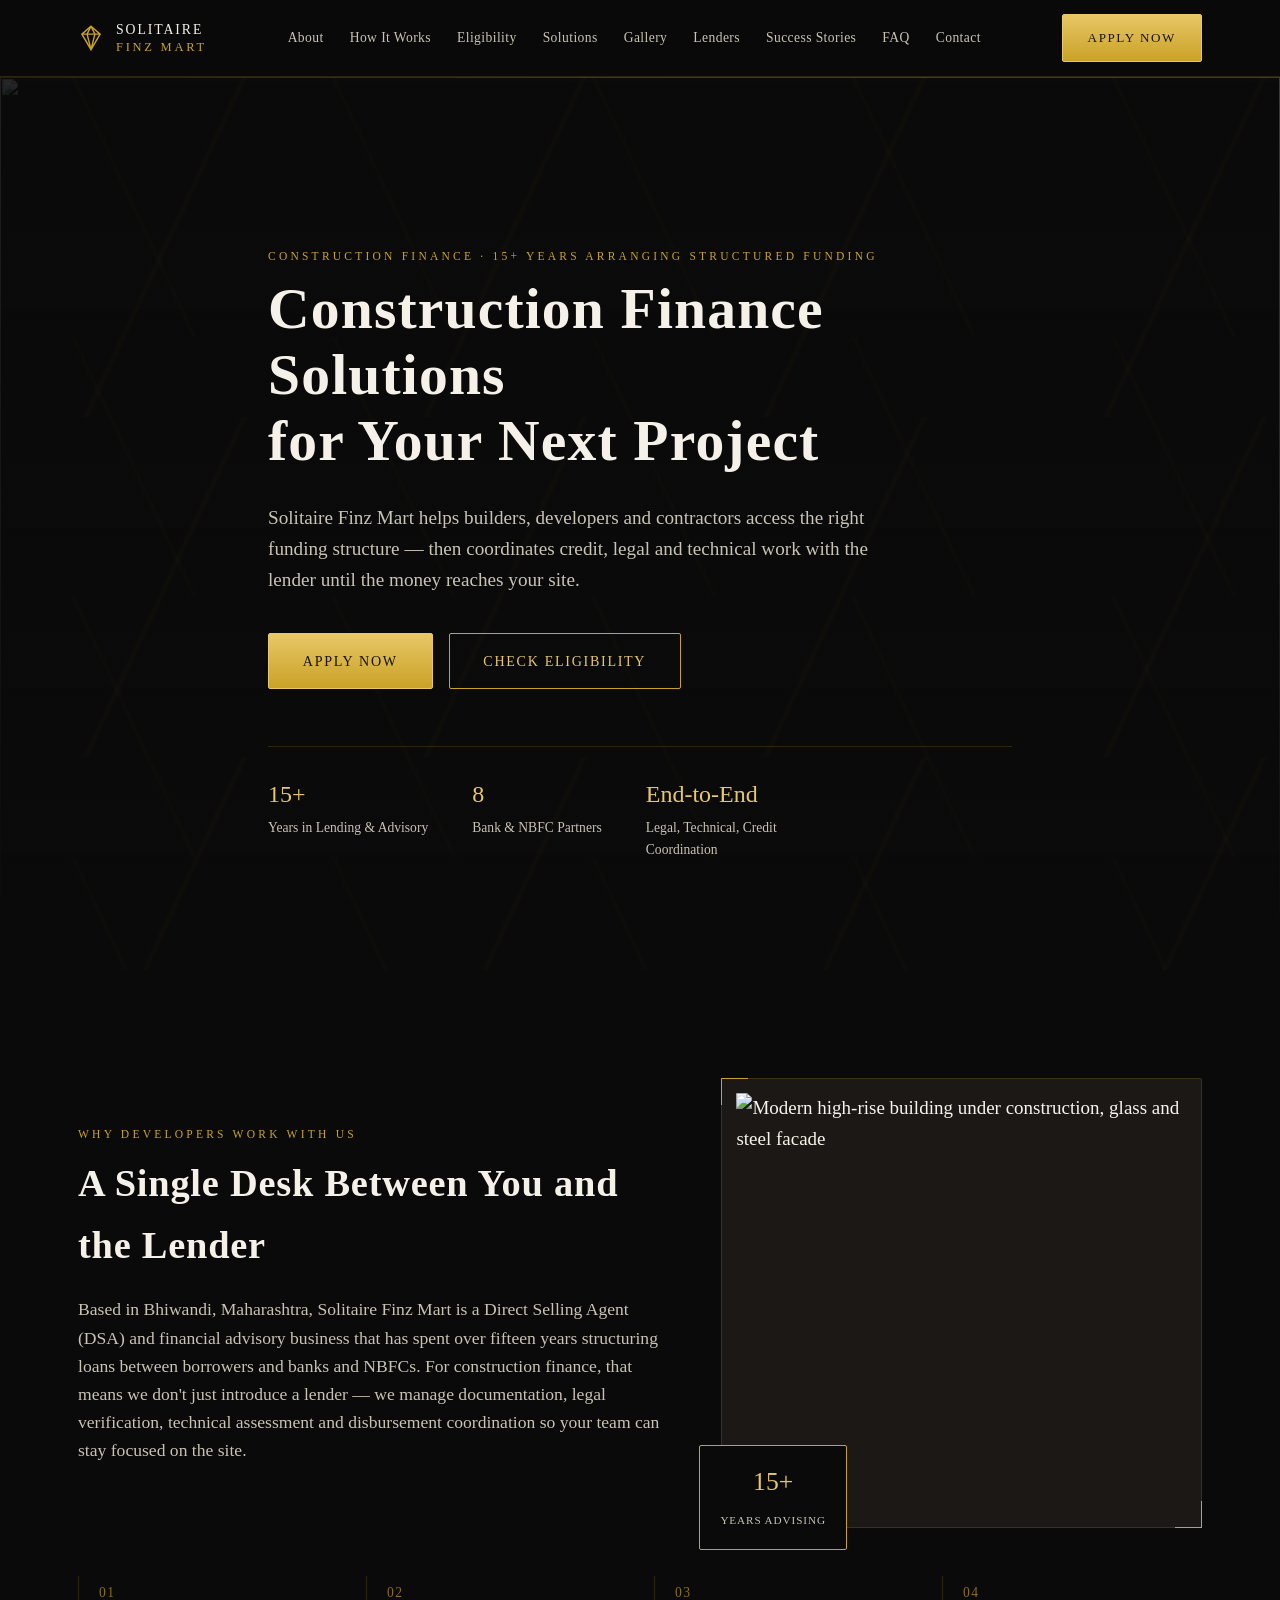
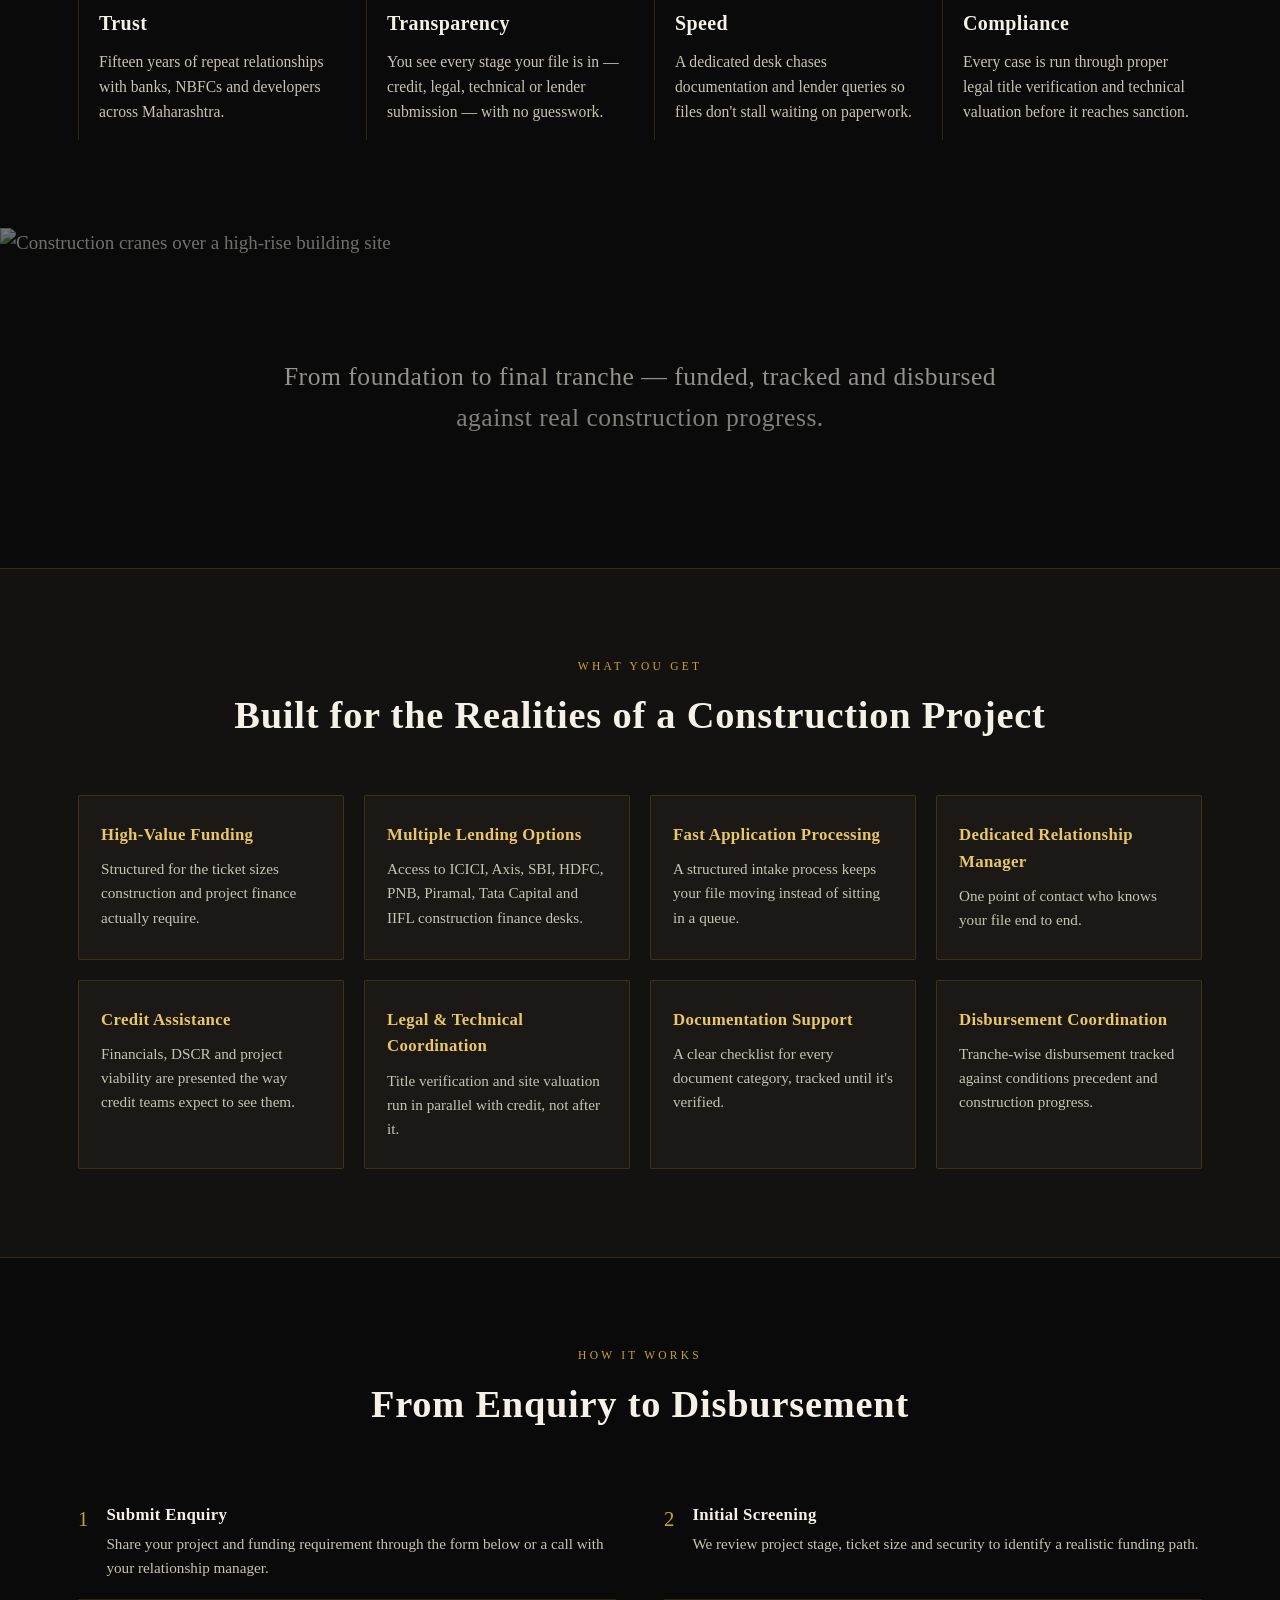
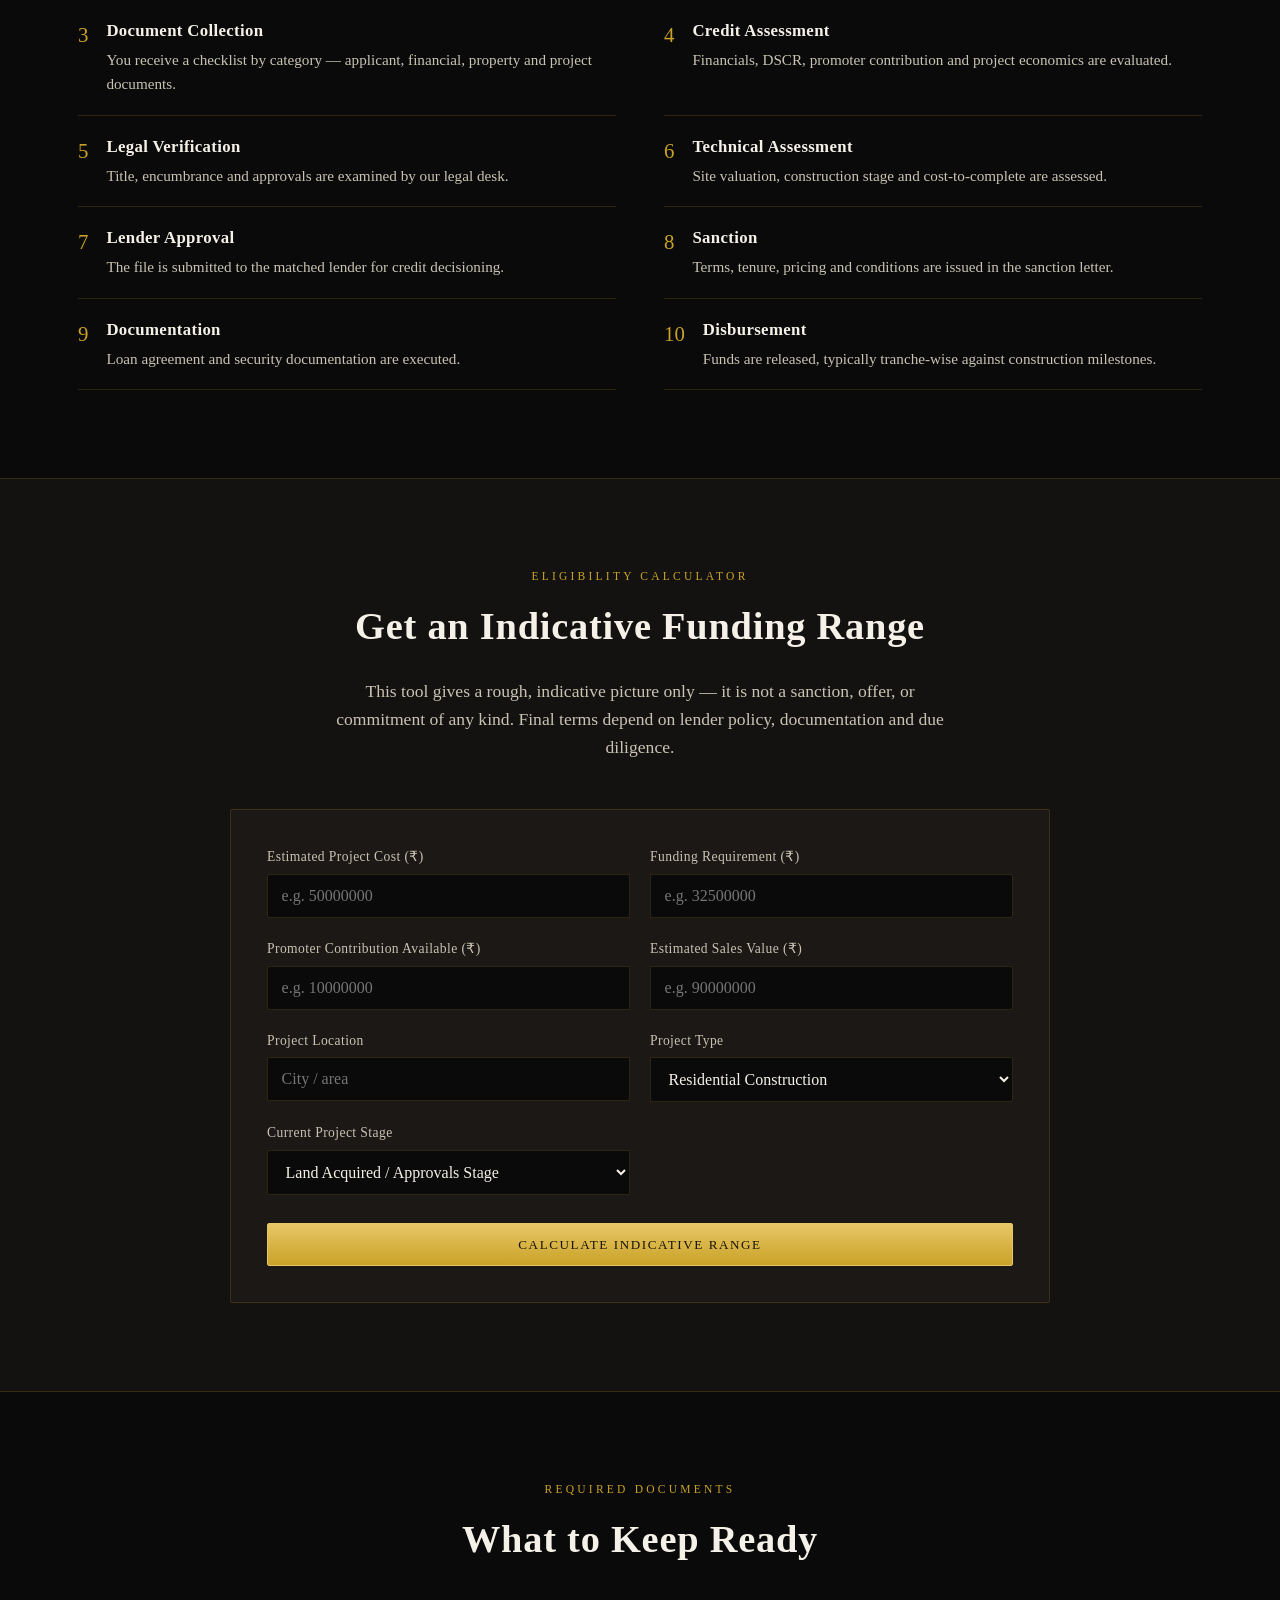
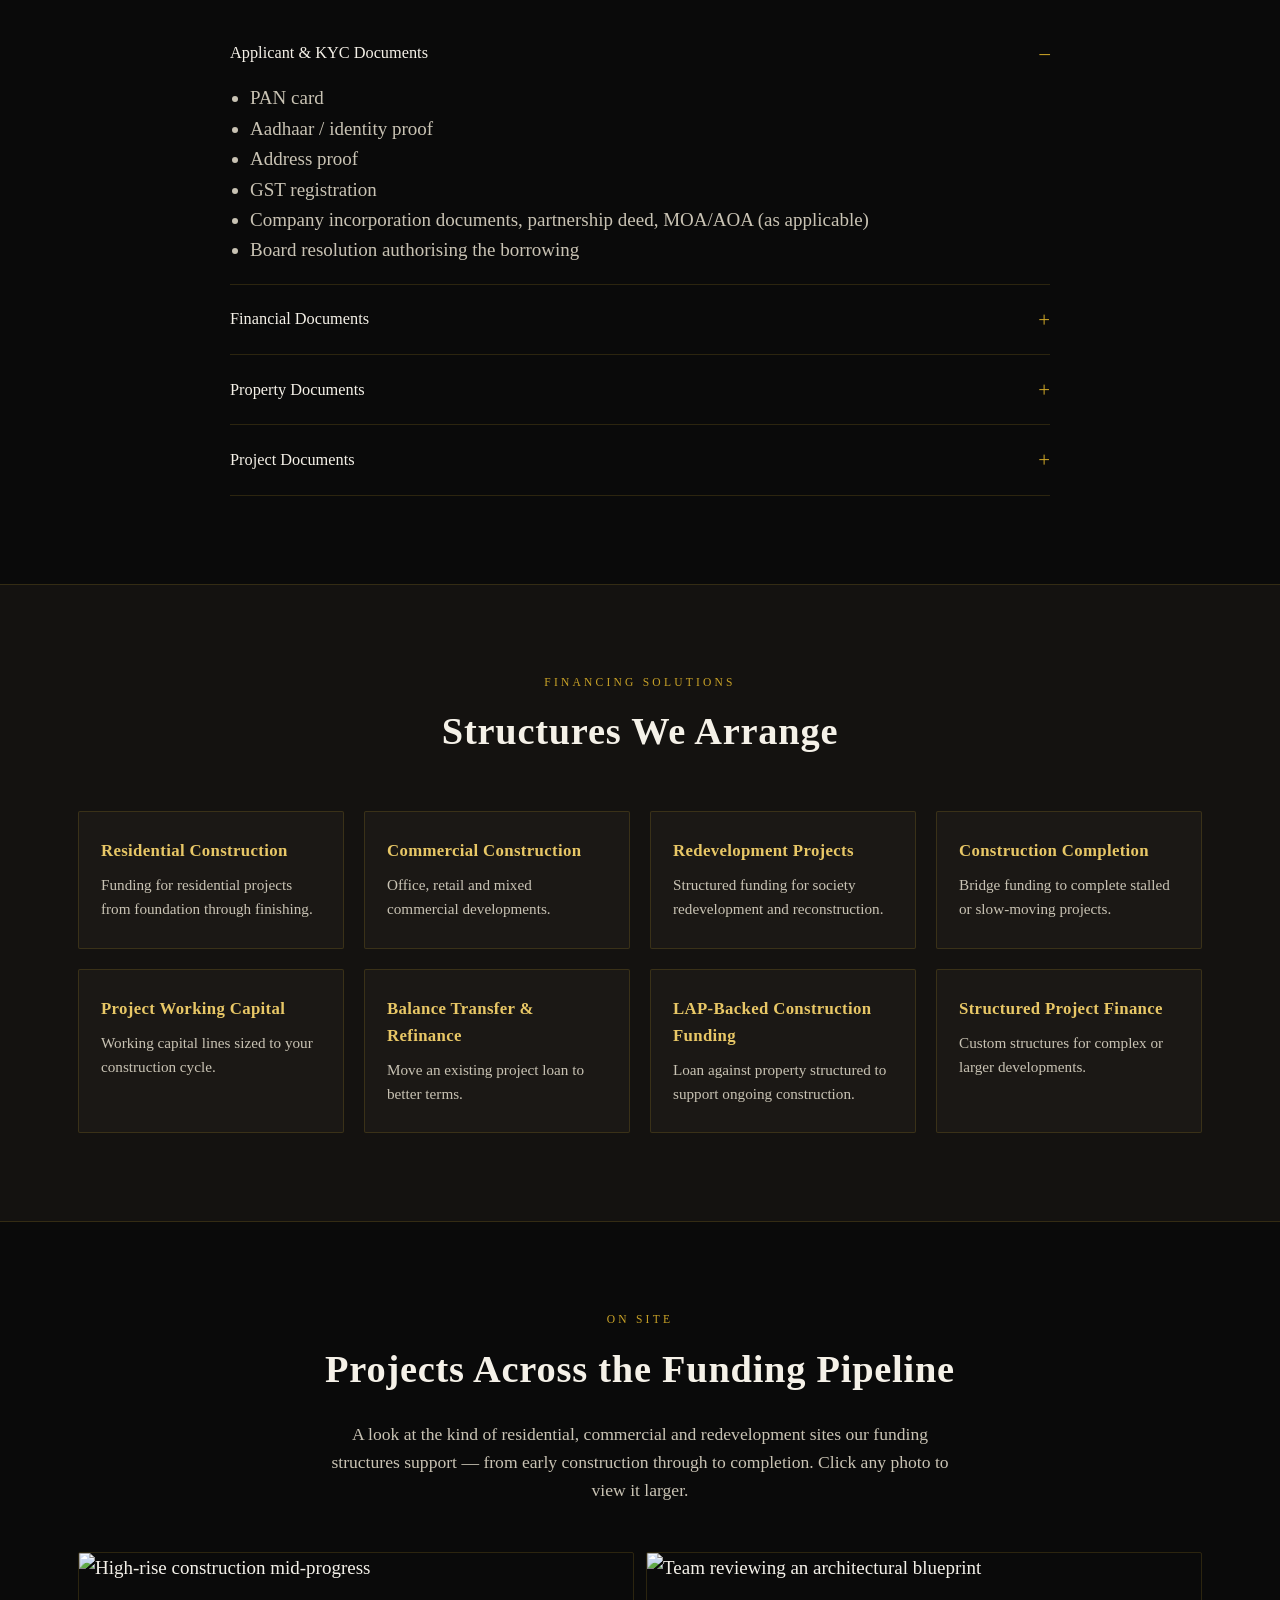
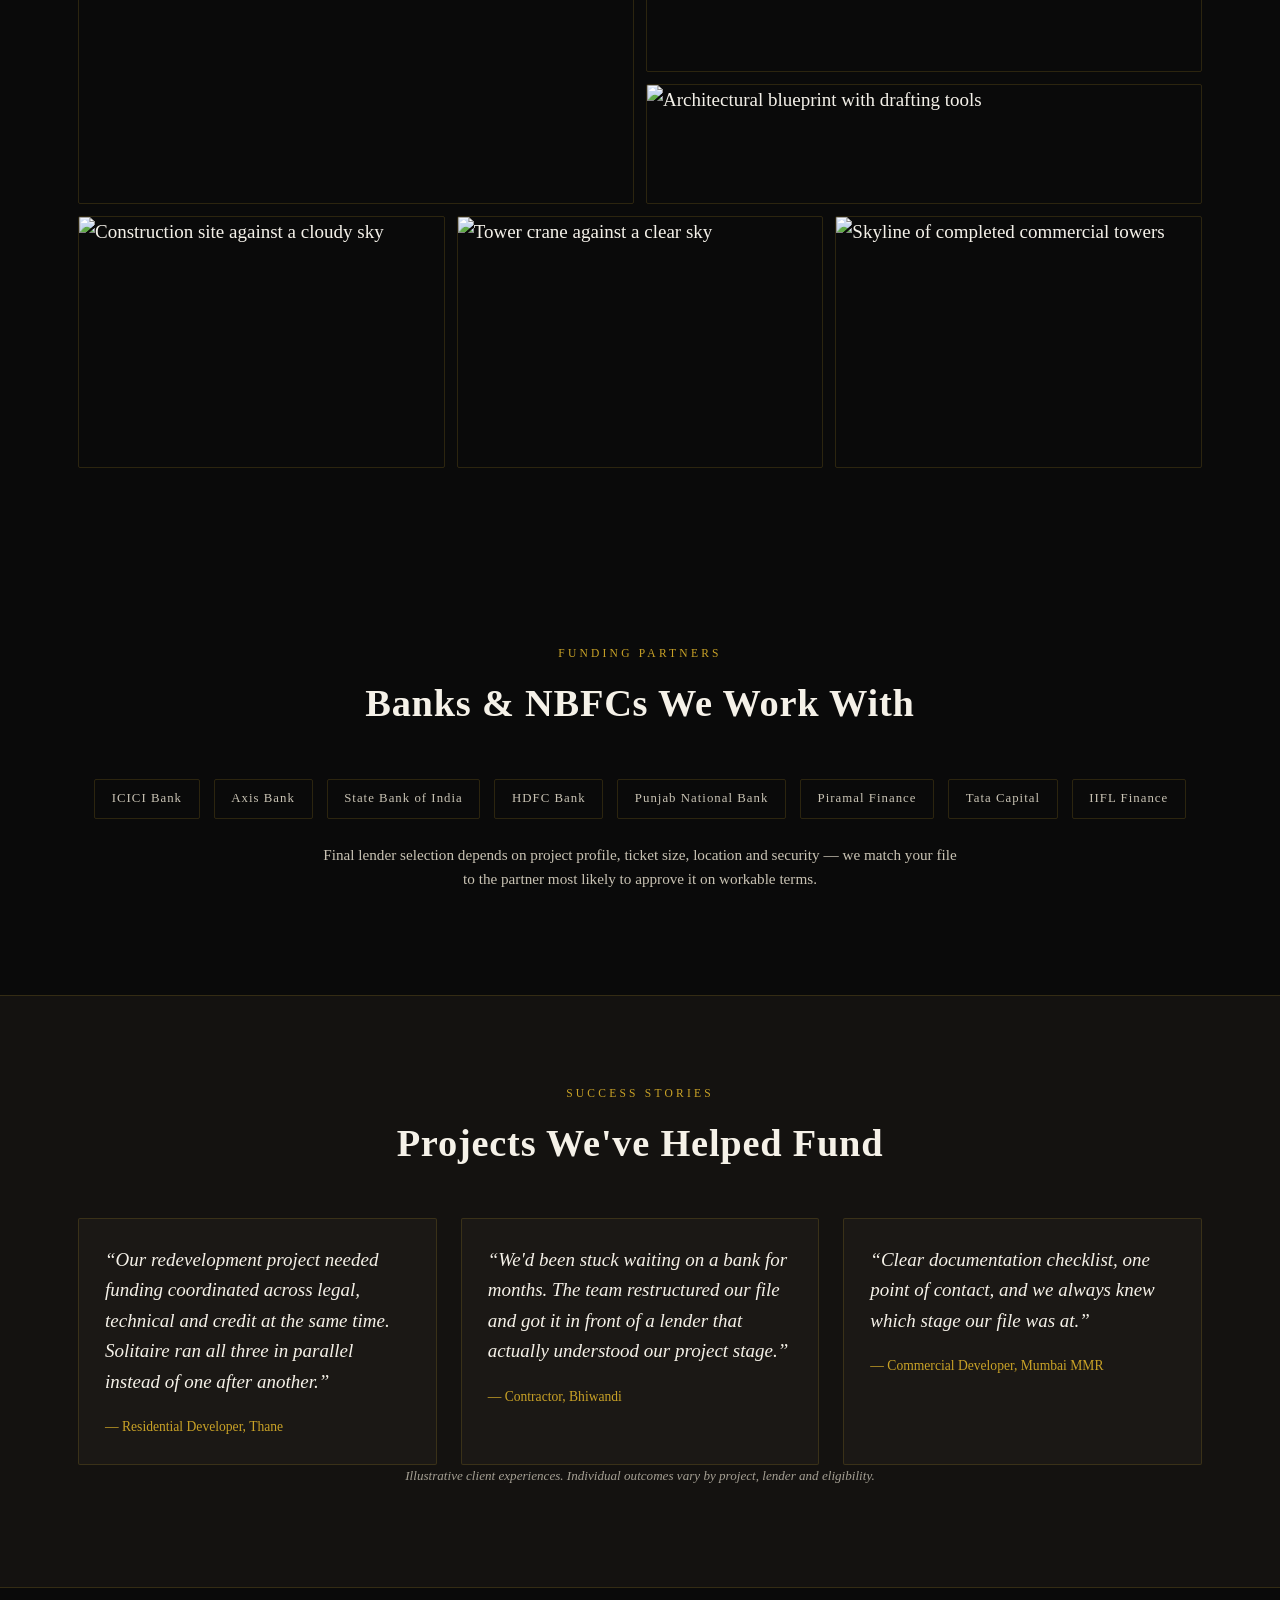
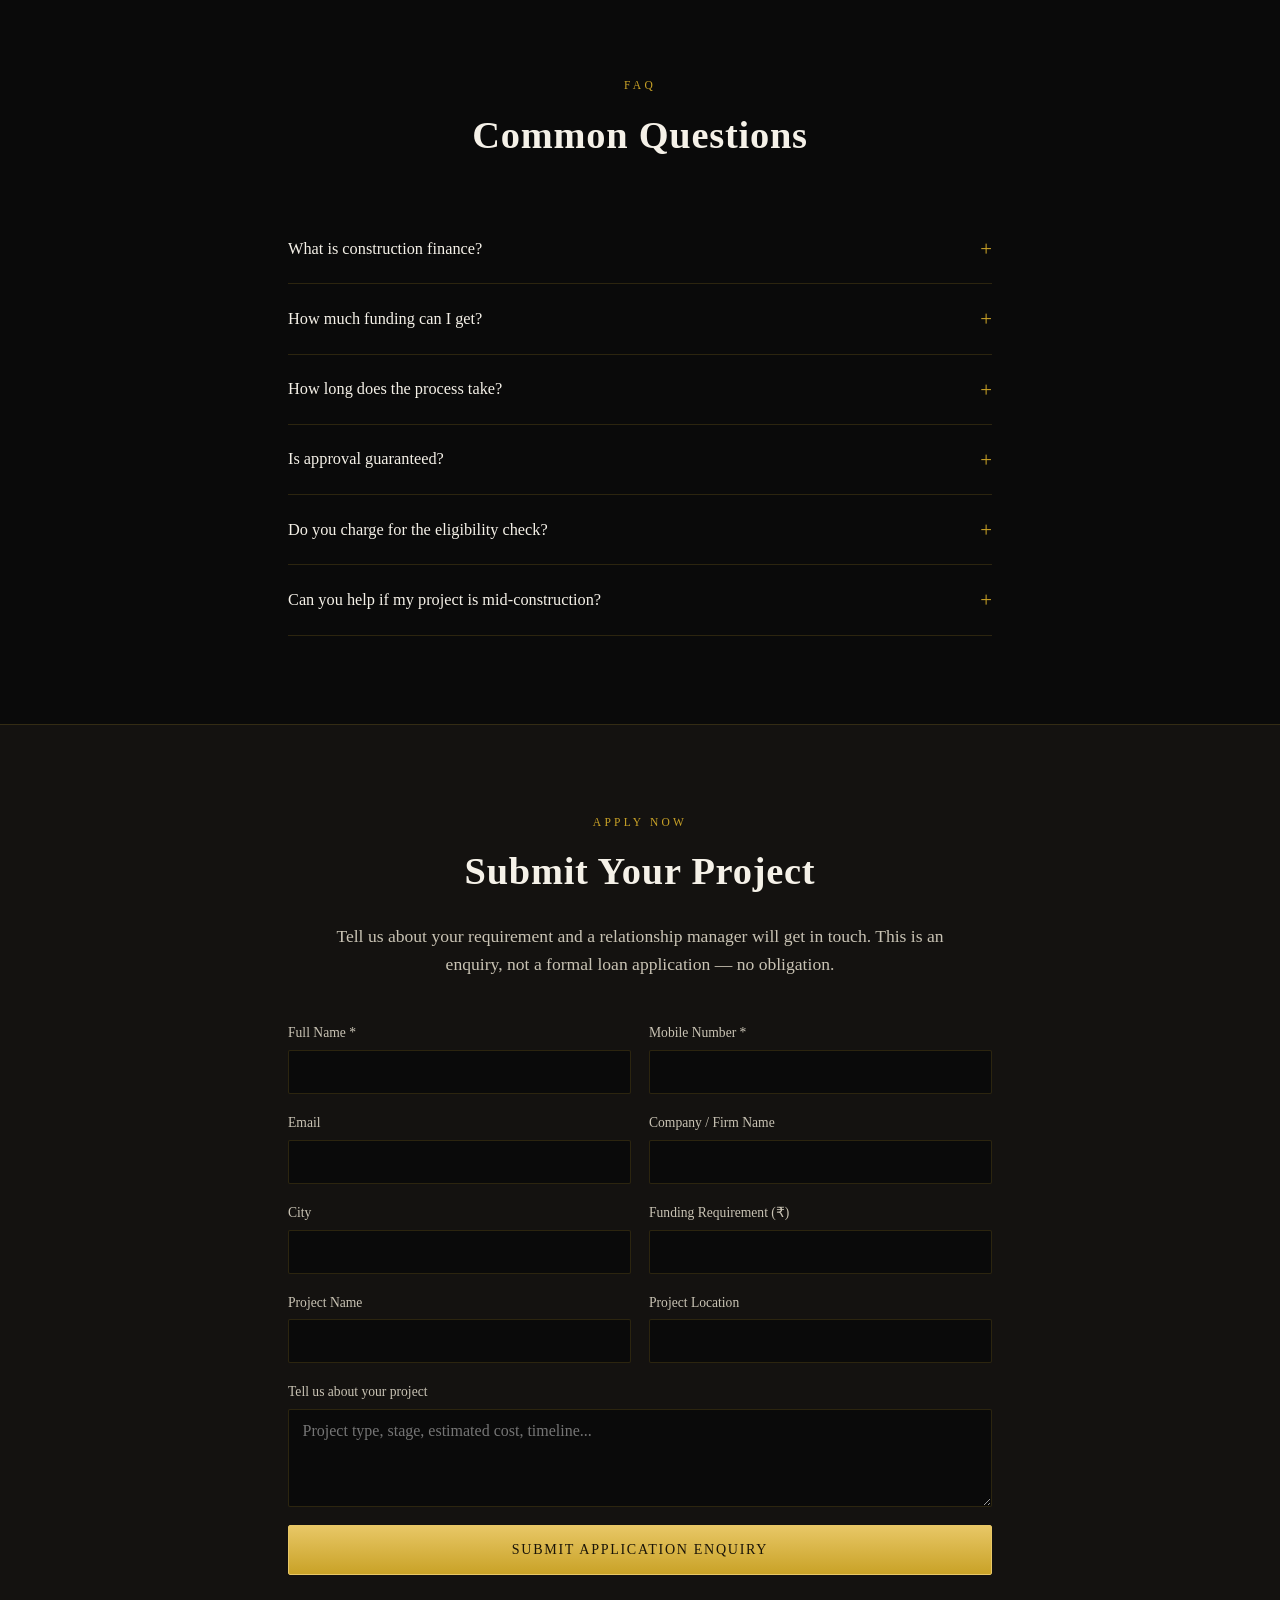
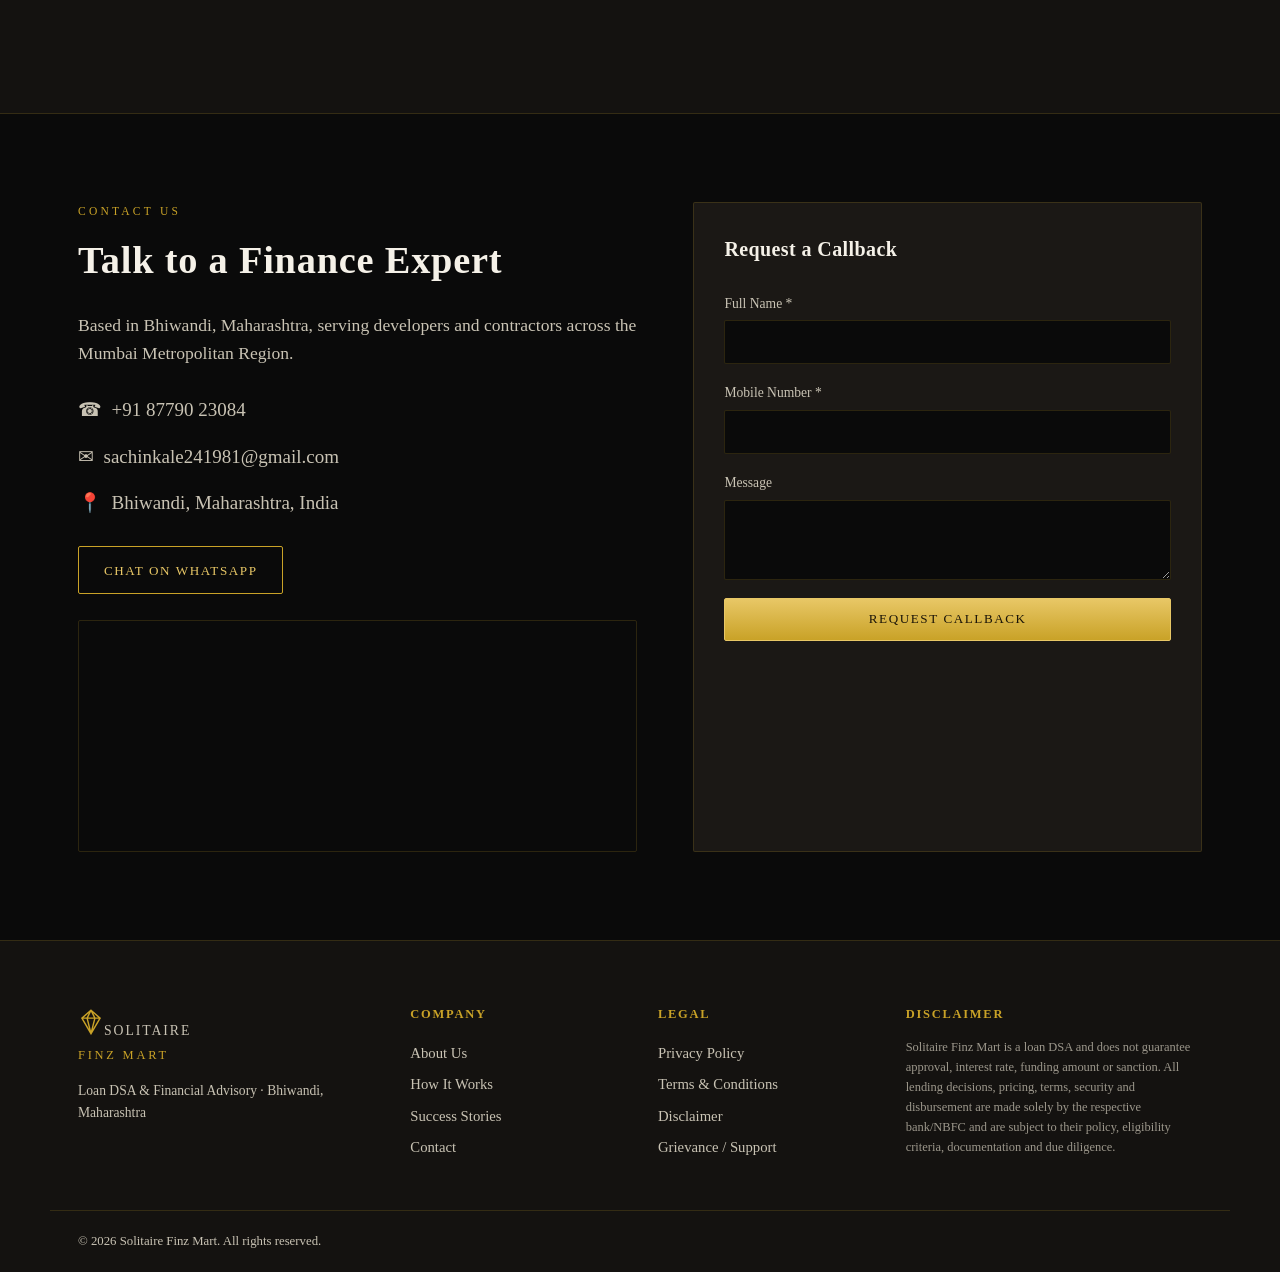
==== commit 7eb28274: "Update contact information in index.html" ====
--- a/index.html
+++ b/index.html
@@ -34,7 +34,7 @@
       <a href="#contact">Contact</a>
     </nav>
     <div class="header-cta">
-      <a href="tel:+910000000000" class="icon-link" aria-label="Call">☎</a>
+      <a href="tel:+918779023084" class="icon-link" aria-label="Call">☎</a>
       <a href="#apply" class="btn btn-gold">Apply Now</a>
       <button class="nav-toggle" id="navToggle" aria-label="Menu" aria-expanded="false"><span></span><span></span><span></span></button>
     </div>
@@ -344,11 +344,11 @@
       <h2>Talk to a Finance Expert</h2>
       <p class="section-lede">Based in Bhiwandi, Maharashtra, serving developers and contractors across the Mumbai Metropolitan Region.</p>
       <ul class="contact-list">
-        <li>☎ &nbsp;+91 00000 00000</li>
-        <li>✉ &nbsp;contact@solitairefinzmart.example</li>
+        <li>☎ &nbsp;+91 87790 23084</li>
+        <li>✉ &nbsp;sachinkale241981@gmail.com</li>
         <li>📍&nbsp; Bhiwandi, Maharashtra, India</li>
       </ul>
-      <a class="btn btn-ghost" href="https://wa.me/910000000000" target="_blank" rel="noopener">Chat on WhatsApp</a>
+      <a class="btn btn-ghost" href="https://wa.me/918779023084" target="_blank" rel="noopener">Chat on WhatsApp</a>
       <div class="contact-map">
         <iframe src="https://maps.google.com/maps?q=Bhiwandi%2C%20Maharashtra&t=&z=12&ie=UTF8&iwloc=&output=embed" loading="lazy" referrerpolicy="no-referrer-when-downgrade" title="Solitaire Finz Mart location — Bhiwandi, Maharashtra"></iframe>
       </div>
--- a/assets/style.css
+++ b/assets/style.css
@@ -0,0 +1,431 @@
+/* ===== Diamond Noir Theme — Solitaire Finz Mart / Construction Finance ===== */
+:root{
+  --ink:#0A0A0A;
+  --panel:#141210;
+  --panel-2:#1B1815;
+  --line: rgba(201,162,39,0.18);
+  --ivory:#F5F1E8;
+  --ivory-dim:#C9C3B4;
+  --gold:#C9A227;
+  --gold-light:#E8C766;
+  --gold-deep:#8A6E1A;
+  --success:#4C9A6A;
+  --radius:2px;
+  --serif-display:'Cinzel', serif;
+  --serif-body:'Cormorant Garamond', serif;
+  --maxw:1180px;
+}
+
+*{box-sizing:border-box;}
+html{scroll-behavior:smooth;overflow-x:hidden;width:100%;}
+body{
+  margin:0;
+  background:var(--ink);
+  color:var(--ivory);
+  font-family:var(--serif-body);
+  font-size:19px;
+  line-height:1.6;
+  -webkit-font-smoothing:antialiased;
+  overflow-x:hidden;
+  width:100%;
+}
+a{color:inherit;text-decoration:none;}
+img{max-width:100%;display:block;}
+.wrap{max-width:var(--maxw);margin:0 auto;padding:0 28px;}
+.wrap-narrow{max-width:760px;}
+h1,h2,h3,h4{font-family:var(--serif-display);font-weight:600;letter-spacing:.02em;margin:0 0 .5em;color:var(--ivory);}
+h1{font-size:clamp(2.1rem,5vw,3.6rem);line-height:1.15;font-weight:700;}
+h2{font-size:clamp(1.6rem,3.4vw,2.4rem);}
+h3{font-size:1.25rem;}
+p{margin:0 0 1em;}
+.center{text-align:center;margin-left:auto;margin-right:auto;}
+.eyebrow{
+  font-family:var(--serif-display);
+  font-size:.72rem;
+  letter-spacing:.28em;
+  text-transform:uppercase;
+  color:var(--gold);
+  margin:0 0 .9em;
+}
+.section-lede{max-width:640px;font-size:1.1rem;color:var(--ivory-dim);}
+.section-lede.small{font-size:.95rem;}
+
+/* Buttons */
+.btn{
+  display:inline-block;
+  font-family:var(--serif-display);
+  font-size:.82rem;
+  letter-spacing:.12em;
+  text-transform:uppercase;
+  padding:.95em 1.9em;
+  border-radius:var(--radius);
+  border:1px solid var(--gold);
+  transition:all .25s ease;
+  cursor:pointer;
+}
+.btn-gold{background:linear-gradient(180deg,var(--gold-light),var(--gold));color:#1A1408;border-color:var(--gold-light);}
+.btn-gold:hover{filter:brightness(1.08);transform:translateY(-1px);}
+.btn-ghost{background:transparent;color:var(--gold-light);}
+.btn-ghost:hover{background:rgba(201,162,39,0.08);}
+.btn-lg{padding:1.1em 2.4em;font-size:.88rem;}
+
+/* Header */
+.site-header{
+  position:sticky;top:0;z-index:50;
+  background:rgba(10,10,10,0.97);
+  border-bottom:1px solid var(--line);
+}
+.header-inner{display:flex;align-items:center;justify-content:space-between;padding:14px 28px;}
+.brand{display:flex;align-items:center;gap:12px;}
+.brand-mark{width:26px;height:26px;fill:none;stroke:var(--gold);stroke-width:2.2;}
+.brand-text{font-family:var(--serif-display);font-size:.86rem;letter-spacing:.14em;line-height:1.25;}
+.brand-text em{font-style:normal;color:var(--gold);font-size:.78rem;letter-spacing:.22em;}
+.main-nav{display:flex;gap:26px;}
+.main-nav a{font-size:.85rem;letter-spacing:.03em;color:var(--ivory-dim);}
+.main-nav a:hover{color:var(--gold-light);}
+.header-cta{display:flex;align-items:center;gap:16px;}
+.icon-link{display:none;}
+.nav-toggle{display:none;background:none;border:0;width:26px;height:20px;position:relative;cursor:pointer;}
+.nav-toggle span{position:absolute;left:0;right:0;height:2px;background:var(--gold);transition:.25s;}
+.nav-toggle span:nth-child(1){top:0;}
+.nav-toggle span:nth-child(2){top:9px;}
+.nav-toggle span:nth-child(3){top:18px;}
+
+/* Hero */
+.hero{position:relative;padding:170px 0 110px;overflow:hidden;background:var(--ink);isolation:isolate;}
+.hero-media{position:absolute;inset:0;z-index:-2;overflow:hidden;}
+.hero-media img{
+  width:100%;height:100%;object-fit:cover;object-position:center 65%;
+  filter:saturate(0.85) brightness(0.6);
+  animation:heroZoom 26s ease-in-out infinite alternate;
+}
+.hero-media::after{
+  content:'';position:absolute;inset:0;
+  background:
+    linear-gradient(180deg, rgba(10,10,10,0.55) 0%, rgba(10,10,10,0.72) 45%, var(--ink) 96%),
+    linear-gradient(90deg, rgba(10,10,10,0.55) 0%, transparent 55%);
+}
+@keyframes heroZoom{from{transform:scale(1);}to{transform:scale(1.12);}}
+.hero-facets{
+  position:absolute;inset:0;pointer-events:none;opacity:.35;z-index:-1;
+  background-image:
+    linear-gradient(115deg, transparent 48%, rgba(201,162,39,0.08) 49%, transparent 50%),
+    linear-gradient(245deg, transparent 48%, rgba(201,162,39,0.06) 49%, transparent 50%);
+  background-size:340px 340px, 260px 260px;
+}
+.hero-inner{position:relative;max-width:800px;}
+.hero-inner .eyebrow,.hero-inner h1,.hero-inner .hero-sub,.hero-inner .hero-actions,.hero-inner .hero-stats{
+  opacity:0;transform:translateY(16px);animation:heroRise .8s ease forwards;
+}
+.hero-inner h1{animation-delay:.12s;}
+.hero-inner .hero-sub{animation-delay:.24s;}
+.hero-inner .hero-actions{animation-delay:.36s;}
+.hero-inner .hero-stats{animation-delay:.48s;}
+@keyframes heroRise{to{opacity:1;transform:translateY(0);}}
+.hero-sub{font-size:1.2rem;color:var(--ivory-dim);max-width:600px;}
+.hero-actions{display:flex;gap:16px;margin:2em 0 3em;flex-wrap:wrap;}
+.hero-stats{display:flex;gap:44px;flex-wrap:wrap;border-top:1px solid var(--line);padding-top:28px;}
+.hero-stats div{font-size:.85rem;color:var(--ivory-dim);max-width:180px;}
+.hero-stats span{display:block;font-family:var(--serif-display);color:var(--gold-light);font-size:1.5rem;margin-bottom:.15em;}
+
+/* Sections */
+.section{padding:88px 0;}
+.section.alt{background:var(--panel);border-top:1px solid var(--line);border-bottom:1px solid var(--line);}
+
+/* Scroll reveal (single consistent motion language, respects reduced motion) */
+.reveal{opacity:0;transform:translateY(22px);transition:opacity .7s ease, transform .7s ease;}
+.reveal.in-view{opacity:1;transform:translateY(0);}
+.reveal-group.in-view .reveal-item{transition-delay:calc(var(--i, 0) * 90ms);}
+
+/* About split with photo */
+.about-split{display:grid;grid-template-columns:1.1fr .9fr;gap:56px;align-items:center;margin-top:20px;}
+.about-copy .section-lede{margin-left:0;}
+.about-photo{position:relative;}
+.about-photo .frame{
+  position:relative;border:1px solid var(--line);padding:14px;border-radius:var(--radius);
+  background:var(--panel-2);
+}
+.about-photo img{width:100%;height:420px;object-fit:cover;border-radius:1px;filter:saturate(.9) contrast(1.02);}
+.about-photo .frame::before,.about-photo .frame::after{
+  content:'';position:absolute;width:26px;height:26px;border:1.5px solid var(--gold);
+}
+.about-photo .frame::before{top:-1px;left:-1px;border-right:none;border-bottom:none;}
+.about-photo .frame::after{bottom:-1px;right:-1px;border-left:none;border-top:none;}
+.about-badge{
+  position:absolute;bottom:-22px;left:-22px;background:var(--ink);border:1px solid var(--gold);
+  padding:16px 20px;border-radius:var(--radius);text-align:center;
+}
+.about-badge span{display:block;font-family:var(--serif-display);color:var(--gold-light);font-size:1.6rem;}
+.about-badge small{font-size:.7rem;letter-spacing:.08em;color:var(--ivory-dim);text-transform:uppercase;}
+
+/* Photo band (full-width break between sections) */
+.photo-band{position:relative;height:340px;overflow:hidden;}
+.photo-band img{width:100%;height:100%;object-fit:cover;filter:saturate(.8) brightness(.55);transition:transform 8s ease;}
+.photo-band:hover img{transform:scale(1.06);}
+.photo-band::after{content:'';position:absolute;inset:0;background:linear-gradient(180deg, rgba(10,10,10,.15), rgba(10,10,10,.75));}
+.photo-band-caption{position:absolute;inset:0;display:flex;align-items:center;justify-content:center;text-align:center;padding:0 24px;}
+.photo-band-caption p{font-family:var(--serif-display);font-size:clamp(1.1rem,2.4vw,1.6rem);color:var(--ivory);max-width:780px;font-style:normal;letter-spacing:.02em;margin:0;}
+
+/* Gallery */
+.gallery-grid{display:grid;grid-template-columns:repeat(6,1fr);grid-auto-rows:120px;gap:12px;margin-top:48px;}
+.gallery-item{position:relative;overflow:hidden;border-radius:var(--radius);cursor:zoom-in;border:1px solid var(--line);}
+.gallery-item:nth-child(1){grid-column:span 3;grid-row:span 2;}
+.gallery-item:nth-child(2){grid-column:span 3;grid-row:span 1;}
+.gallery-item:nth-child(3){grid-column:span 3;grid-row:span 1;}
+.gallery-item:nth-child(4){grid-column:span 2;grid-row:span 2;}
+.gallery-item:nth-child(5){grid-column:span 2;grid-row:span 2;}
+.gallery-item:nth-child(6){grid-column:span 2;grid-row:span 2;}
+.gallery-item img{width:100%;height:100%;object-fit:cover;transition:transform .6s ease,filter .6s ease;filter:saturate(.85);}
+.gallery-item:hover img{transform:scale(1.08);filter:saturate(1);}
+.gallery-item .gallery-cap{
+  position:absolute;left:0;right:0;bottom:0;padding:10px 14px;font-size:.78rem;color:var(--ivory);
+  background:linear-gradient(0deg, rgba(0,0,0,.75), transparent);opacity:0;transition:opacity .3s;
+}
+.gallery-item:hover .gallery-cap{opacity:1;}
+
+/* Lightbox */
+.lightbox{position:fixed;inset:0;z-index:200;display:none;align-items:center;justify-content:center;background:rgba(6,6,6,.92);padding:24px;}
+.lightbox.open{display:flex;}
+.lightbox img{max-width:min(1100px,92vw);max-height:86vh;border:1px solid var(--line);border-radius:2px;}
+.lightbox-close{position:absolute;top:22px;right:28px;font-family:var(--serif-display);color:var(--gold-light);font-size:1.6rem;background:none;border:0;cursor:pointer;line-height:1;}
+
+/* Testimonials backdrop */
+.stories-wrap{position:relative;}
+.stories-bg{position:absolute;inset:0;z-index:-1;}
+.stories-bg img{width:100%;height:100%;object-fit:cover;opacity:.14;filter:grayscale(.3);}
+
+/* Contact map */
+.contact-map{margin-top:26px;border:1px solid var(--line);border-radius:var(--radius);overflow:hidden;}
+.contact-map iframe{filter:invert(90%) hue-rotate(180deg) brightness(0.95) contrast(0.9);}
+.contact-map iframe{display:block;width:100%;height:230px;border:0;}
+
+/* Counter emphasis */
+.hero-stats span[data-counted]{color:var(--gold-light);}
+
+/* Pillars */
+.pillar-grid{display:grid;grid-template-columns:repeat(4,1fr);gap:28px;margin-top:48px;}
+.pillar{border-left:1px solid var(--line);padding-left:20px;}
+.pillar-num{font-family:var(--serif-display);color:var(--gold-deep);font-size:.85rem;letter-spacing:.1em;}
+.pillar p{color:var(--ivory-dim);font-size:.98rem;}
+
+/* Benefit / solution cards */
+.benefit-grid,.solutions-grid{display:grid;grid-template-columns:repeat(4,1fr);gap:20px;margin-top:48px;}
+.benefit-card,.solution-card{
+  background:var(--panel-2);
+  border:1px solid var(--line);
+  padding:26px 22px;
+  border-radius:var(--radius);
+  transition:border-color .25s;
+}
+.benefit-card:hover,.solution-card:hover{border-color:var(--gold);}
+.benefit-card h3,.solution-card h3{font-size:1.05rem;color:var(--gold-light);}
+.benefit-card p,.solution-card p{color:var(--ivory-dim);font-size:.95rem;margin:0;}
+
+/* Process */
+.process-list{list-style:none;margin:48px 0 0;padding:0;display:grid;grid-template-columns:repeat(2,1fr);gap:0 48px;}
+.process-list li{display:flex;gap:18px;padding:18px 0;border-bottom:1px solid var(--line);}
+.process-list li span{font-family:var(--serif-display);color:var(--gold);font-size:1.3rem;flex:0 0 auto;}
+.process-list h4{margin:0 0 .2em;font-size:1.05rem;}
+.process-list p{color:var(--ivory-dim);font-size:.95rem;margin:0;}
+
+/* Eligibility calculator */
+.calc-card{
+  max-width:820px;margin:48px auto 0;
+  background:var(--panel-2);border:1px solid var(--line);border-radius:var(--radius);
+  padding:36px;
+}
+.calc-grid{display:grid;grid-template-columns:1fr 1fr;gap:20px;}
+.calc-grid label{display:flex;flex-direction:column;gap:6px;font-size:.85rem;letter-spacing:.03em;color:var(--ivory-dim);}
+.calc-grid input,.calc-grid select,textarea,.apply-form input,.callback-form input{
+  background:var(--ink);border:1px solid var(--line);color:var(--ivory);
+  padding:.75em .85em;border-radius:var(--radius);font-family:var(--serif-body);font-size:1rem;
+}
+.calc-grid input:focus,.calc-grid select:focus,textarea:focus,.apply-form input:focus,.callback-form input:focus{
+  outline:2px solid var(--gold);outline-offset:1px;border-color:var(--gold);
+}
+.calc-submit{grid-column:1/-1;margin-top:8px;}
+.calc-result{margin-top:32px;padding-top:28px;border-top:1px solid var(--line);}
+.calc-result-grid{display:grid;grid-template-columns:repeat(3,1fr);gap:20px;margin-bottom:20px;}
+.result-label{display:block;font-size:.75rem;letter-spacing:.1em;text-transform:uppercase;color:var(--ivory-dim);margin-bottom:.3em;}
+.result-value{display:block;font-family:var(--serif-display);color:var(--gold-light);font-size:1.3rem;}
+.result-note{color:var(--ivory-dim);}
+.result-disclaimer{font-size:.82rem;color:var(--ivory-dim);opacity:.8;font-style:italic;}
+
+/* Docs accordion / FAQ */
+.doc-accordion,.faq-list{max-width:820px;margin:48px auto 0;}
+details{
+  border-bottom:1px solid var(--line);padding:18px 0;
+}
+summary{
+  cursor:pointer;font-family:var(--serif-display);font-size:1.02rem;color:var(--ivory);
+  list-style:none;display:flex;justify-content:space-between;align-items:center;
+}
+summary::-webkit-details-marker{display:none;}
+summary::after{content:'+';color:var(--gold);font-size:1.3rem;margin-left:12px;}
+details[open] summary::after{content:'–';}
+details ul{margin:14px 0 0;padding-left:20px;color:var(--ivory-dim);}
+details p{color:var(--ivory-dim);margin-top:12px;}
+
+/* Lenders */
+.lender-strip{
+  display:flex;flex-wrap:wrap;justify-content:center;gap:14px;margin:44px 0 24px;
+}
+.lender-strip span{
+  border:1px solid var(--line);padding:.7em 1.3em;font-family:var(--serif-display);
+  font-size:.8rem;letter-spacing:.08em;color:var(--ivory-dim);border-radius:var(--radius);
+}
+
+/* Stories */
+.story-grid{display:grid;grid-template-columns:repeat(3,1fr);gap:24px;margin-top:44px;}
+.story-card{background:var(--panel-2);border:1px solid var(--line);padding:26px;border-radius:var(--radius);}
+.story-card p{font-style:italic;color:var(--ivory);}
+.story-card span{display:block;color:var(--gold);font-size:.85rem;margin-top:12px;}
+
+/* Forms */
+.apply-form,.callback-form{max-width:820px;margin:44px auto 0;display:flex;flex-direction:column;gap:18px;}
+.callback-form{max-width:none;margin:0;}
+.form-row{display:grid;grid-template-columns:1fr 1fr;gap:18px;}
+.apply-form label,.callback-form label{display:flex;flex-direction:column;gap:6px;font-size:.85rem;color:var(--ivory-dim);}
+.apply-form label.full{width:100%;}
+.form-status{min-height:1.2em;font-size:.9rem;color:var(--gold-light);}
+
+/* Contact */
+.contact-grid{display:grid;grid-template-columns:1.1fr 1fr;gap:56px;}
+.contact-list{list-style:none;padding:0;margin:20px 0;color:var(--ivory-dim);}
+.contact-list li{padding:8px 0;}
+.callback-form{background:var(--panel-2);border:1px solid var(--line);padding:30px;border-radius:var(--radius);}
+
+/* Footer */
+.site-footer{background:var(--panel);border-top:1px solid var(--line);padding:64px 0 20px;}
+.footer-grid{display:grid;grid-template-columns:1.4fr 1fr 1fr 1.4fr;gap:36px;}
+.footer-grid h4{font-size:.78rem;letter-spacing:.14em;text-transform:uppercase;color:var(--gold);margin-bottom:1em;}
+.footer-grid a{display:block;color:var(--ivory-dim);font-size:.92rem;padding:4px 0;}
+.footer-tagline{color:var(--ivory-dim);font-size:.85rem;margin-top:10px;}
+.footer-disclaimer{font-size:.78rem;color:var(--ivory-dim);opacity:.75;line-height:1.6;}
+.footer-bottom{border-top:1px solid var(--line);margin-top:40px;padding-top:20px;font-size:.8rem;color:var(--ivory-dim);}
+
+/* Sticky mobile CTA */
+.sticky-cta{
+  display:none;position:fixed;bottom:0;left:0;right:0;z-index:60;
+  text-align:center;padding:16px;background:linear-gradient(180deg,var(--gold-light),var(--gold));
+  color:#1A1408;font-family:var(--serif-display);letter-spacing:.1em;font-size:.85rem;text-transform:uppercase;
+}
+
+/* Responsive */
+
+/* ---- Tablet / small laptop (≤980px) ---- */
+@media (max-width: 980px){
+  .wrap{padding:0 24px;}
+  .pillar-grid,.benefit-grid,.solutions-grid{grid-template-columns:repeat(2,1fr);}
+  .process-list{grid-template-columns:1fr;}
+  .story-grid{grid-template-columns:1fr;}
+  .contact-grid{grid-template-columns:1fr;}
+  .footer-grid{grid-template-columns:1fr 1fr;}
+  .about-split{grid-template-columns:1fr;}
+  .about-photo{order:-1;}
+  .about-badge{left:14px;bottom:-18px;}
+  .gallery-grid{grid-template-columns:repeat(4,1fr);}
+  .gallery-item:nth-child(1){grid-column:span 4;}
+  .gallery-item:nth-child(2),.gallery-item:nth-child(3){grid-column:span 2;}
+  .gallery-item:nth-child(4),.gallery-item:nth-child(5),.gallery-item:nth-child(6){grid-column:span 2;grid-row:span 1;height:180px;}
+  .calc-card{padding:30px 26px;}
+}
+
+/* ---- Large phone / small tablet (≤760px) ---- */
+@media (max-width: 760px){
+  html{-webkit-text-size-adjust:100%;}
+  body{font-size:17px;overflow-x:hidden;}
+  .wrap{padding:0 20px;}
+  .main-nav{
+    position:fixed;top:64px;left:0;right:0;bottom:0;
+    width:100vw;max-width:100vw;
+    background:var(--ink);flex-direction:column;padding:32px 20px;gap:0;
+    transform:translateX(100%);transition:transform .3s ease;
+    overflow-y:auto;-webkit-overflow-scrolling:touch;
+    z-index:49;
+  }
+  .main-nav.open{transform:translateX(0);}
+  .main-nav a{padding:16px 0;border-bottom:1px solid var(--line);font-size:1rem;}
+  .nav-toggle{display:block;flex:0 0 auto;}
+  .header-cta{gap:12px;}
+  .header-cta .btn-gold{display:none;}
+  .header-inner{padding:12px 20px;}
+  .brand{gap:9px;}
+  .brand-text{font-size:.76rem;}
+  .brand-text em{font-size:.68rem;}
+  h1{font-size:clamp(1.9rem,6.5vw,2.8rem);}
+  h2{font-size:clamp(1.4rem,5vw,2rem);}
+  .hero-sub{font-size:1.05rem;}
+  .hero-actions{flex-direction:column;align-items:stretch;gap:12px;margin:1.6em 0 2.2em;}
+  .hero-actions .btn{text-align:center;}
+  .hero-stats{gap:22px 32px;}
+  .hero-stats div{max-width:150px;font-size:.8rem;}
+  .calc-grid,.form-row{grid-template-columns:1fr;}
+  .calc-card{padding:26px 20px;}
+  .calc-result-grid{grid-template-columns:1fr;}
+  .benefit-grid,.solutions-grid,.pillar-grid{grid-template-columns:1fr 1fr;gap:16px;}
+  .footer-grid{grid-template-columns:1fr;gap:28px;}
+  .sticky-cta{display:block;}
+  .section{padding:60px 0;}
+  body{padding-bottom:56px;}
+  .hero{padding:130px 0 80px;}
+  .about-photo img{height:280px;}
+  .about-badge{position:static;display:inline-block;margin-top:18px;}
+  .photo-band{height:220px;}
+  .photo-band-caption p{font-size:1.05rem;}
+  .gallery-grid{grid-template-columns:repeat(2,1fr);grid-auto-rows:150px;}
+  .gallery-item,.gallery-item:nth-child(1),.gallery-item:nth-child(2),.gallery-item:nth-child(3),.gallery-item:nth-child(4),.gallery-item:nth-child(5),.gallery-item:nth-child(6){grid-column:span 1;grid-row:span 1;height:auto;}
+  .lender-strip{gap:10px;}
+  .lender-strip span{font-size:.74rem;padding:.6em 1.05em;}
+  .contact-map iframe{height:200px;}
+}
+
+/* ---- Standard phones (≤600px) ---- */
+@media (max-width: 600px){
+  .wrap{padding:0 18px;}
+  .benefit-grid,.solutions-grid,.pillar-grid{grid-template-columns:1fr;}
+  .pillar{border-left:none;border-top:1px solid var(--line);padding-left:0;padding-top:16px;}
+  .story-grid{gap:16px;}
+  .doc-accordion,.faq-list{margin-top:36px;}
+  summary{font-size:.96rem;}
+  .about-photo img{height:230px;}
+}
+
+/* ---- Small phones (≤420px) ---- */
+@media (max-width: 420px){
+  .wrap{padding:0 16px;}
+  .header-inner{padding:10px 16px;}
+  .brand-mark{width:22px;height:22px;}
+  .brand-text{font-size:.68rem;letter-spacing:.1em;}
+  .brand-text em{font-size:.6rem;}
+  body{font-size:16px;}
+  h1{font-size:clamp(1.6rem,7.5vw,2.2rem);}
+  .eyebrow{font-size:.66rem;letter-spacing:.22em;}
+  .hero{padding:100px 0 56px;}
+  .hero-sub{font-size:1rem;}
+  .btn{padding:.85em 1.5em;font-size:.78rem;}
+  .btn-lg{padding:.95em 1.8em;font-size:.82rem;}
+  .hero-stats{flex-direction:column;gap:14px;}
+  .hero-stats div{max-width:none;}
+  .section{padding:48px 0;}
+  .calc-card{padding:20px 16px;}
+  .gallery-grid{grid-template-columns:1fr;grid-auto-rows:200px;}
+  .story-card,.benefit-card,.solution-card{padding:20px 18px;}
+  .about-badge{left:0;}
+  .lender-strip span{font-size:.7rem;padding:.55em 1em;}
+}
+
+/* Reduced motion */
+@media (prefers-reduced-motion: reduce){
+  .hero-media img{animation:none;}
+  .hero-inner .eyebrow,.hero-inner h1,.hero-inner .hero-sub,.hero-inner .hero-actions,.hero-inner .hero-stats{
+    opacity:1;transform:none;animation:none;
+  }
+  .reveal{opacity:1;transform:none;transition:none;}
+  .photo-band img{transition:none;}
+  .sticky-cta{animation:none !important;}
+}
+
+/* Sticky CTA pulse */
+.sticky-cta{animation:ctaPulse 2.6s ease-in-out infinite;}
+@keyframes ctaPulse{0%,100%{box-shadow:0 0 0 0 rgba(232,199,102,.0);}50%{box-shadow:0 -6px 22px 0 rgba(232,199,102,.35);}}
